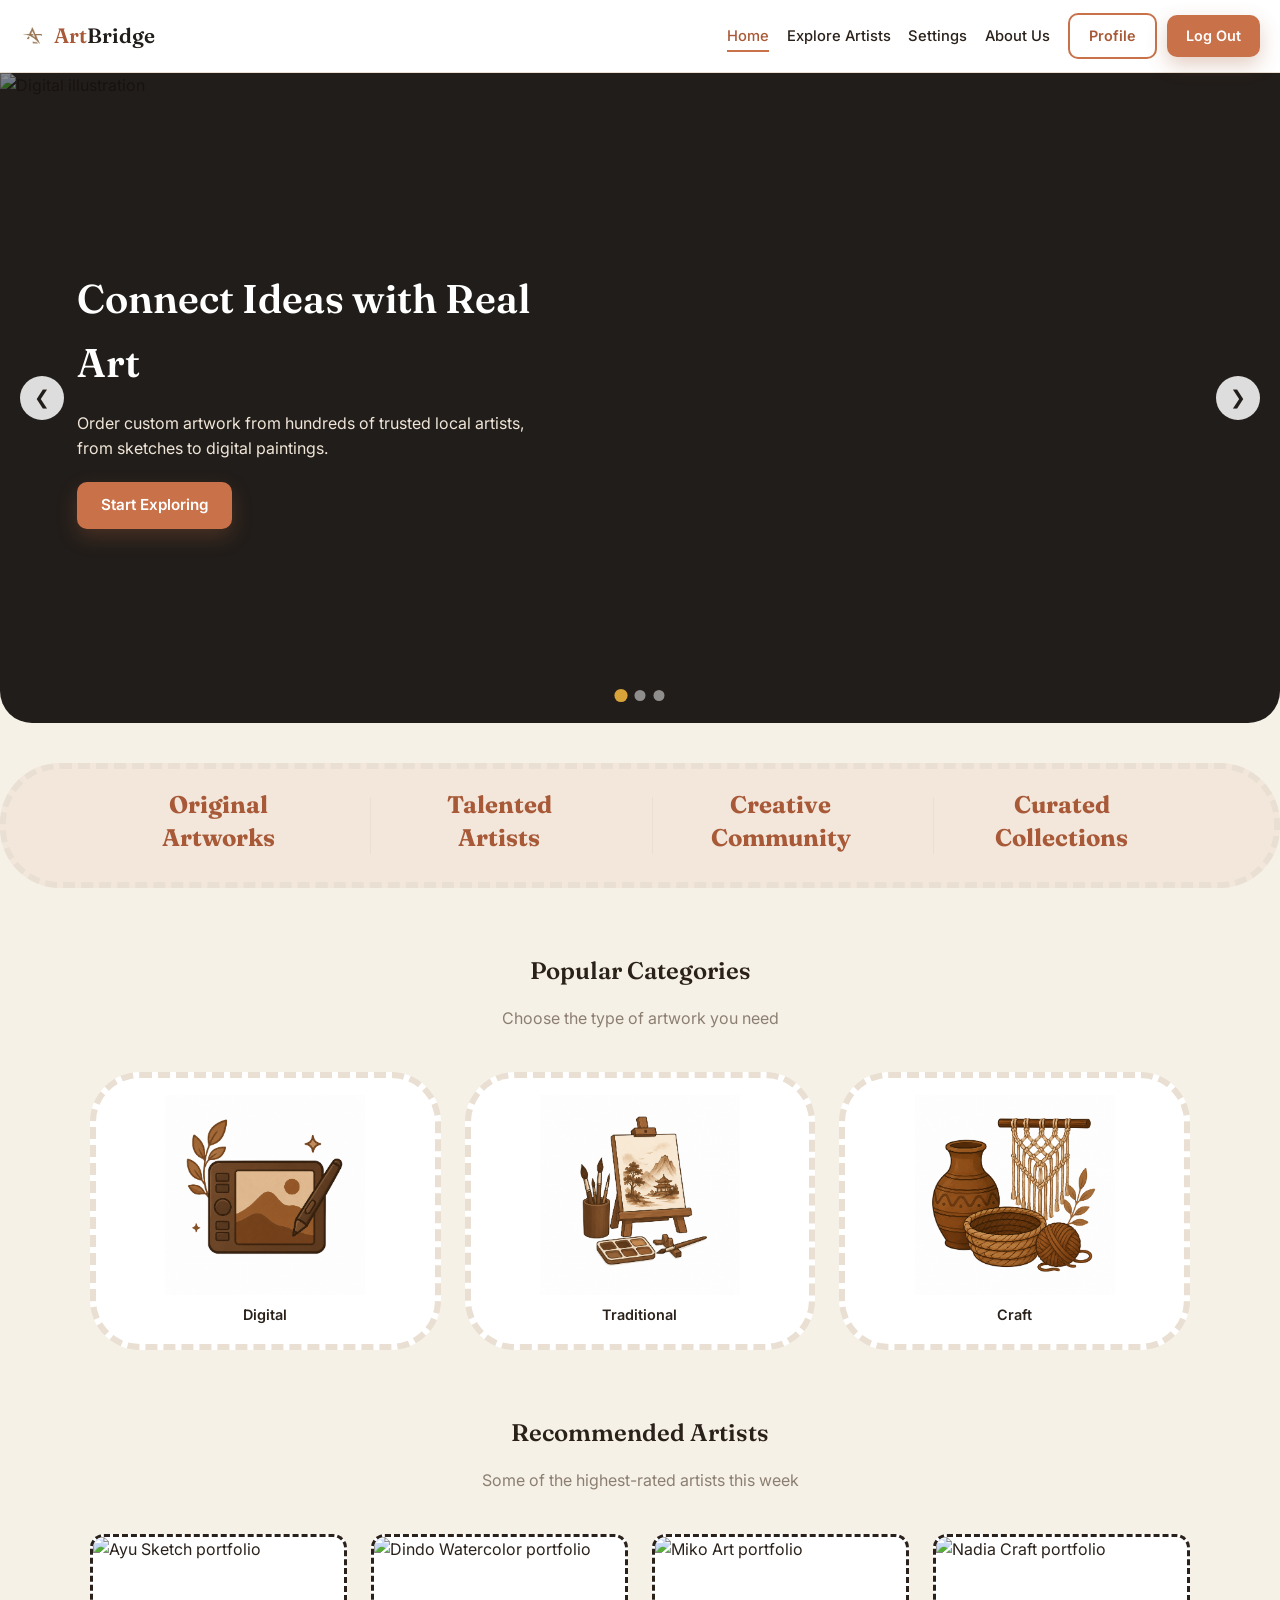
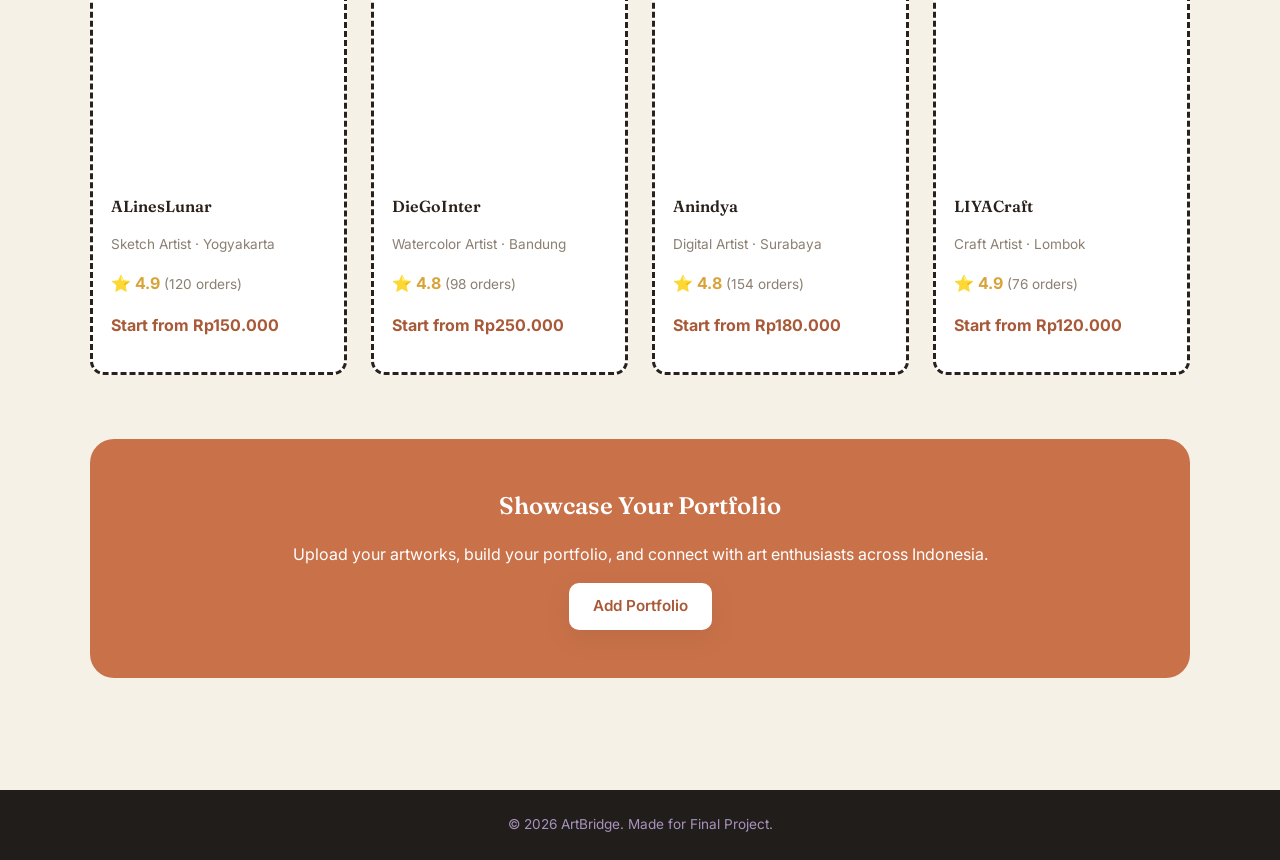
==== index.html @ f0a5077d "yah perbaiki" ====
<!DOCTYPE html>
<html lang="en">
<head>
<meta charset="UTF-8">
<meta name="viewport" content="width=device-width, initial-scale=1.0">
<title>ArtBridge - Find & Order Custom Art</title>
<link rel="icon" type="image/png" href="img/logo-artbridge.png">
<link rel="preconnect" href="https://fonts.googleapis.com">
<link href="https://fonts.googleapis.com/css2?family=Fraunces:opsz,wght@9..144,500;9..144,600;9..144,700&family=Inter:wght@400;500;600&display=swap" rel="stylesheet">
<link rel="stylesheet" href="css/index.css">
<link rel="stylesheet" href="js/auth.js">
</head>
<body>

<!-- ============ NAVBAR ============ -->
<nav class="navbar">
  <div class="container">

    <div class="brand">
      <img src="img/logo-artbridge.png" alt="ArtBridge Logo" class="logo-icon">
      <a href="index.html" class="logo">Art<span>Bridge</span></a>
    </div>

    <button class="nav-toggle">&#9776;</button>

    <div class="navbar-menu">
      <ul class="nav-links">
        <li><a href="index.html" class="active">Home</a></li>
        <li><a href="search.html">Explore Artists</a></li>
        <li><a href="settings.html">Settings</a></li>
        <li><a href="about.html">About Us</a></li>
      </ul>

      <div class="nav-actions">
        <a href="profile.html" class="btn btn-outline">Profile</a>
        <a href="login.html" class="btn btn-primary">Log Out</a>
      </div>
    </div>

  </div>
</nav>

<!-- ============ HERO SLIDER ============ -->
<section class="hero">
  <div class="slider-track">

    <div class="slide">
      <img src="https://i.pinimg.com/736x/b8/fe/79/b8fe79ea91d3280bea4788ba565a0a46.jpg" alt="Digital illustration">
      <div class="slide-caption">
        <h2>Connect Ideas with Real Art</h2>
        <p>Order custom artwork from hundreds of trusted local artists, from sketches to digital paintings.</p>
        <a href="search.html" class="btn btn-primary">Start Exploring</a>
      </div>
    </div>

    <div class="slide">
      <img src="https://i.pinimg.com/1200x/90/50/d0/9050d0ced273661a7b45ddf4db9e10be.jpg" alt="Watercolor landscape painting">
      <div class="slide-caption">
        <span class="eyebrow">Various Categories</span>
        <h2>From Watercolor to Digital Art</h2>
        <p>Digital, Traditional, even Craft. All in one place.</p>
        <a href="search.html" class="btn btn-primary">View Categories</a>
      </div>
    </div>

    <div class="slide">
      <img src="https://i.pinimg.com/1200x/b9/35/46/b9354669f0771fd7c7e3e31199b010a3.jpg" alt="Artist making a custom portrait">
      <div class="slide-caption">
        <span class="eyebrow">For Creators</span>
        <h2>Turn Your Art into Income</h2>
        <p>Open your shop, upload your portfolio, and receive orders directly from clients across Indonesia.</p>
        <a href="signup.html" class="btn btn-primary">Join as an Artist</a>
      </div>
    </div>

  </div>

  <button class="slider-arrow prev">&#10094;</button>
  <button class="slider-arrow next">&#10095;</button>
  <div class="slider-dots"></div>
</section>

<!-- ============ INFO STRIP ============ -->
<section class="info-strip">
  <div class="container">
    <div class="stat">
      <strong>Original<br></br>Artworks</strong>
    </div>
    <div class="stat">
      <strong>Talented<br></br>Artists</strong>
    </div>
    <div class="stat">
      <strong>Creative<br></br>Community</strong>
    </div>
    <div class="stat">
      <strong>Curated<br></br>Collections</strong>
    </div>
  </div>
</section>

<!-- ============ POPULAR CATEGORIES ============ -->
<section class="section" style="padding-bottom:0;">
  <div class="container">
    <h2 class="section-title">Popular Categories</h2>
    <p class="section-subtitle">Choose the type of artwork you need</p>

    <div class="grid-3">
      <a href="search.html" class="category-pill">
        <div class="gambar">
           <img src="img/digital.png" alt="Digital art icon">
        </div>
        <p>Digital</p>
      </a>
      <a href="search.html" class="category-pill">
        <div class="gambar">
           <img src="img/traditional.png" alt="Traditional art icon">
        </div>
        <p>Traditional</p>
      </a>
      <a href="search.html" class="category-pill">
        <div class="gambar">
          <img src="img/craft.png" alt="Craft icon">
        </div>
        <p>Craft</p>
      </a>
    </div>
  </div>
</section>

<!-- ============ RECOMMENDED ARTISTS ============ -->
<section class="section">
  <div class="container">
    <h2 class="section-title">Recommended Artists</h2>
    <p class="section-subtitle">Some of the highest-rated artists this week</p>

    <div class="grid-4">
      <div class="card artist-card">
        <img src="https://i.pinimg.com/736x/23/19/39/231939b8c98e40cca82ae77bde0b71ff.jpg" alt="Ayu Sketch portfolio">
        <div class="info">
          <h4>ALinesLunar</h4>
          <p class="tag-role">Sketch Artist · Yogyakarta</p>
          <p class="rating">⭐ 4.9 <span class="count">(120 orders)</span></p>
          <p class="price">Start from Rp150.000</p>
        </div>
      </div>
      <div class="card artist-card">
        <img src="https://i.pinimg.com/736x/c2/5c/6a/c25c6ab732e4653eab60129661ab4be2.jpg" alt="Dindo Watercolor portfolio">
        <div class="info">
          <h4>DieGoInter</h4>
          <p class="tag-role">Watercolor Artist · Bandung</p>
          <p class="rating">⭐ 4.8 <span class="count">(98 orders)</span></p>
          <p class="price">Start from Rp250.000</p>
        </div>
      </div>
      <div class="card artist-card">
        <img src="https://i.pinimg.com/736x/0d/72/e5/0d72e5355c9058cd1c23c0ea616ee857.jpg" alt="Miko Art portfolio">
        <div class="info">
          <h4>Anindya</h4>
          <p class="tag-role">Digital Artist · Surabaya</p>
          <p class="rating">⭐ 4.8 <span class="count">(154 orders)</span></p>
          <p class="price">Start from Rp180.000</p>
        </div>
      </div>
      <div class="card artist-card">
        <img src="https://i.pinimg.com/736x/fd/ac/16/fdac1674183b796d30fccc2ee4dcd7eb.jpg" alt="Nadia Craft portfolio">
        <div class="info">
          <h4>LIYACraft</h4>
          <p class="tag-role">Craft Artist · Lombok</p>
          <p class="rating">⭐ 4.9 <span class="count">(76 orders)</span></p>
          <p class="price">Start from Rp120.000</p>
        </div>
      </div>
    </div>
  </div>
</section>

<!-- ============ CTA BANNER ============ -->
<section class="section" style="padding-top:0;">
  <div class="container">
    <div class="cta-banner">
      <h2>Showcase Your Portfolio</h2>
      <p>Upload your artworks, build your portfolio, and connect with art enthusiasts across Indonesia.</p>
      <a href="profile.html" class="btn btn-primary">Add Portfolio</a>
    </div>
  </div>
</section>

<!-- ============ FOOTER ============ -->
<footer>
  <div class="footer-bottom">
    &copy; 2026 ArtBridge. Made for Final Project.
  </div>
</footer>

<script src="js/nav.js"></script>
<script src="js/slider.js"></script>
<script src="js/auth.js"></script>
</body>
</html>
---- css/index.css ----
:root {
  --pink: #C9724A;
  --pink-dark: #A85A38;
  --plum: #211D1A;
  --lilac: #F3E7DC;
  --lilac-soft: #F8EFE5;
  --cream: #F6F1E7;
  --gold: #D8A339;
  --dark: #2A211B;
  --gray: #8C7F72;
  --border: #E9DFD2;
  --radius: 14px;
}

/* ---------- Reset & tipografi dasar ---------- */
* { box-sizing: border-box; }

body {
  margin: 0;
  font-family: 'Inter', sans-serif;
  color: var(--dark);
  background-color: var(--cream);
  line-height: 1.6;
}

h1, h2, h3, h4 {
  font-family: 'Fraunces', serif;
  font-weight: 600;
  margin: 0 0 .5rem 0;
}

a { text-decoration: none; color: inherit; }
img { max-width: 100%; display: block; }

.container { max-width: 1140px; margin: 0 auto; padding: 0 1.25rem; }
.section { padding: 4rem 0; }

.section-title { text-align: center; margin-bottom: .1rem; }
.section-title::after {
  display: block;
  width: 52px;
  height: 4px;
  background: var(--gold);
  border-radius: 999px;
  margin: .8rem auto 0;
}

.section-subtitle { text-align: center; color: var(--gray); margin-bottom: 2.5rem; }

.eyebrow {
  display: inline-flex;
  align-items: center;
  gap: .5rem;
  color: var(--pink-dark);
  font-weight: 600;
  letter-spacing: .06em;
  text-transform: uppercase;
  font-size: .78rem;
  margin-bottom: .5rem;
}

.eyebrow::before { content: ""; width: 18px; height: 2px; background: var(--gold); display: inline-block; }


/* ---------- Buttons ---------- */
.btn {
  display: inline-block;
  padding: .7rem 1.5rem;
  border-radius: 10px;
  font-weight: 600;
  border: none;
  cursor: pointer;
  transition: transform .15s ease, box-shadow .15s ease, background .15s ease;
  font-size: .95rem;
  font-family: 'Inter', sans-serif;
}
.btn:hover { transform: translateY(-2px); }
.btn-primary { background: var(--pink); color: #fff; box-shadow: 0 8px 20px rgba(161, 92, 56, .3); }
.btn-primary:hover { background: var(--pink-dark); }
.btn-outline { background: transparent; border: 2px solid var(--pink); color: var(--pink-dark); }
.btn-outline:hover { background: var(--pink); color: #fff; }
.btn-block { width: 100%; text-align: center; }
.btn-sm { padding: .5rem 1.1rem; font-size: .85rem; }

/* ---------- Navbar ---------- */
.navbar { background: #fff; border-bottom: 1px solid var(--border); position: sticky; top: 0; z-index: 50; }
.navbar .container {
  display: flex; align-items: center; justify-content: space-between;
  padding-top: .8rem; padding-bottom: .8rem; gap: 1.1rem; position: relative;
  max-width: 1280px;
}
.brand { display: flex; align-items: center; gap: .5rem; flex-shrink: 0; }
.logo-icon { width: 26px; height: 26px; object-fit: contain; }
.logo { font-family: 'Fraunces', serif; font-weight: 600; font-size: 1.3rem; color: var(--pink-dark); }
.logo span { color: var(--plum); }

.navbar-menu { display: flex; align-items: center; gap: 1.1rem; flex: 1; justify-content: flex-end; min-width: 0; }
.nav-links { display: flex; gap: 1.1rem; list-style: none; margin: 0; padding: 0; flex-wrap: nowrap; }
.nav-links a { font-weight: 500; font-size: .92rem; color: var(--dark); padding: .3rem 0; border-bottom: 2px solid transparent; white-space: nowrap; }
.nav-links a.active, .nav-links a:hover { color: var(--pink-dark); border-bottom: 2px solid var(--pink); }

.nav-search { display: flex; align-items: center; gap: .4rem; background: var(--lilac); border: 1px solid var(--border); border-radius: 999px; padding: .3rem .3rem .3rem .9rem; flex: 0 1 200px; min-width: 0; }
.nav-search input { border: none; background: transparent; outline: none; font-size: .85rem; flex: 1; min-width: 0; font-family: inherit; color: var(--dark); }
.nav-search button { border: none; background: var(--pink); color: #fff; width: 28px; height: 28px; border-radius: 50%; cursor: pointer; font-size: .9rem; flex-shrink: 0; }

.nav-actions { display: flex; gap: .6rem; align-items: center; flex-shrink: 0; }
.nav-actions .btn { padding: .6rem 1.2rem; font-size: .9rem; white-space: nowrap; }

.nav-toggle { display: none; background: none; border: none; font-size: 1.5rem; color: var(--plum); cursor: pointer; z-index: 60; }

/* ---------- Grid ---------- */
.grid-4 { display: grid; grid-template-columns: repeat(4, 1fr); gap: 1.5rem; }

/* ---------- Footer ---------- */
footer { background: var(--plum); color: #d9cfe6; padding: 1.5rem 0; margin-top: 3rem; }
.footer-bottom { width: 100%; text-align: center; font-size: .85rem; color: #a793bd; }

/* ---------- Footer ---------- */
footer { background: var(--plum); color: #d9cfe6; padding: 1.5rem 0; margin-top: 3rem; }
.footer-bottom { width: 100%; text-align: center; font-size: .85rem; color: #a793bd; }

/* ---------- Page header (halaman selain beranda) ---------- */
.page-header {
  background: var(--plum); color: #fff; padding: 3.5rem 0; text-align: center;
  position: relative; overflow: hidden;
  background-image: radial-gradient(rgba(255,255,255,.08) 1.5px, transparent 1.5px);
  background-size: 18px 18px;
}
.page-header::after { content: ""; position: absolute; inset: 0; background: radial-gradient(circle at 85% 20%, rgba(232,185,75,.18), transparent 55%); }
.page-header .container { position: relative; z-index: 1; }
.page-header .eyebrow { color: var(--gold); justify-content: center; }
.page-header .eyebrow::before { display: none; }
.page-header p { color: #d7c5ea; }

/* ---------- Grid & card umum ---------- */
.grid-3 { display: grid; grid-template-columns: repeat(3, 1fr); gap: 1.5rem; }
.grid-4 { display: grid; grid-template-columns: repeat(4, 1fr); gap: 1.5rem; }
.card { background: #fff; border: 1px solid var(--border); border-radius: var(--radius); padding: 1.75rem; }

/* ---------- Table & badge ---------- */
table { width: 100%; border-collapse: collapse; background: #fff; border-radius: var(--radius); overflow: hidden; }
table th, table td { padding: .9rem 1rem; text-align: left; border-bottom: 1px solid var(--border); }
table th { background: var(--lilac-soft); color: var(--plum); font-family: 'Fraunces', serif; font-weight: 600; }
table tr:last-child td { border-bottom: none; }

.badge { padding: .25rem .7rem; border-radius: 999px; font-size: .8rem; font-weight: 600; }
.badge-progress { background: #FDECC8; color: #8a6d00; }
.badge-done { background: #D4EDDA; color: #1e7d34; }
.badge-review { background: #E2D6F5; color: #5b31a8; }

/* ---------- Form umum ---------- */
.form-group { margin-bottom: 1.2rem; }
.form-group label { display: block; font-weight: 600; margin-bottom: .4rem; font-size: .92rem; }
.form-group input, .form-group select, .form-group textarea {
  width: 100%; padding: .7rem .9rem; border: 1px solid var(--border); border-radius: 10px;
  font-family: inherit; font-size: .95rem; background: #fff;
}
.form-group input:focus, .form-group select:focus, .form-group textarea:focus { outline: 2px solid var(--pink); border-color: var(--pink); }
.form-error { color: var(--pink-dark); font-size: .82rem; margin-top: .3rem; display: none; }
.form-row { display: grid; grid-template-columns: 1fr 1fr; gap: 1rem; }

.alert-success {
  background: #D4EDDA; color: #1e7d34; padding: 1rem 1.2rem; border-radius: 12px;
  margin-bottom: 1.5rem; display: none; font-weight: 600;
}

/* ---------- Layout dua kolom (dipakai di beberapa halaman) ---------- */
.two-col { display: grid; grid-template-columns: 1.1fr .9fr; gap: 2.5rem; align-items: start; }

/* ---------- Responsive umum ---------- */
@media (max-width: 1150px) {
  .nav-search { display: none; }
}

@media (max-width: 900px) {
  .grid-3, .grid-4 { grid-template-columns: repeat(2, 1fr); }
  .two-col { grid-template-columns: 1fr; }
}

@media (max-width: 860px) {
  .navbar-menu { display: none; }
  .nav-toggle { display: block; }
  .navbar.open .navbar-menu {
    display: flex; flex-direction: column; align-items: stretch;
    position: absolute; top: 100%; left: 0; right: 0;
    background: #fff; padding: 1.25rem; gap: 1.1rem;
    border-bottom: 1px solid var(--border);
    box-shadow: 0 12px 24px rgba(33,29,26,.12);
  }
  .navbar.open .nav-links { flex-direction: column; gap: .9rem; }
  .navbar.open .nav-search { display: flex; max-width: none; flex: none; }
  .navbar.open .nav-actions { flex-direction: column; }
  .navbar.open .nav-actions .btn { width: 100%; text-align: center; }

  .grid-3, .grid-4 { grid-template-columns: 1fr; }
  .form-row { grid-template-columns: 1fr; }
}

/* ---------- Hero Slider (Blok JS 1) ---------- */
.hero { position: relative; overflow: hidden; border-radius: 0 0 32px 32px; background: var(--plum); }

.slider-track { display: flex; transition: transform .6s ease; }
.slide { min-width: 100%; position: relative; display: flex; align-items: center; }
.slide img { width: 100%; height: 650px; object-fit: cover; filter: brightness(.55); }

.slide-caption { position: absolute; left: 6%; max-width: 480px; color: #fff; }
.slide-caption .eyebrow { color: var(--gold); }
.slide-caption .eyebrow::before { background: var(--gold); }
.slide-caption h2 { font-size: 2.5rem; margin-bottom: .75rem; }
.slide-caption p { color: #f0e6d8; margin-bottom: 1.25rem; }

.slider-arrow {
  position: absolute; top: 50%; transform: translateY(-50%);
  background: rgba(255, 255, 255, .85); color: var(--plum); border: none;
  width: 44px; height: 44px; border-radius: 50%; font-size: 1.2rem; cursor: pointer; z-index: 10;
}
.slider-arrow:hover { background: var(--pink); color: #fff; }
.slider-arrow.prev { left: 20px; }
.slider-arrow.next { right: 20px; }

.slider-dots { position: absolute; bottom: 22px; left: 50%; transform: translateX(-50%); display: flex; gap: .5rem; z-index: 10; }
.slider-dots .dot { width: 11px; height: 11px; border-radius: 50%; background: rgba(255, 255, 255, .5); border: none; cursor: pointer; padding: 0; }
.slider-dots .dot.active { background: var(--gold); transform: scale(1.2); }

/* ---------- Info strip (pengganti "Kenapa ArtBridge") ---------- */
.info-strip { background: var(--lilac); border-bottom: 1px solid var(--border); border: 6px dashed var(--border); top: 20px; }
.info-strip .container { display: flex; justify-content: space-between; padding-top: 1.75rem; padding-bottom: 1.75rem; flex-wrap: wrap; gap: 1.5rem; }
.info-strip .stat { text-align: center; flex: 1; min-width: 130px; }
.info-strip .stat strong { display: block; font-family: 'Fraunces', serif; font-size: 1.6rem; color: var(--pink-dark); 
display:block;
font-size:1.5rem;
line-height: 0.7em;
margin-bottom:.4rem; }
.info-strip .stat span { color: var(--gray); font-size: .85rem; }
.info-strip .stat + .stat { border-left: 1px solid var(--border); }


.info-strip {
  background: var(--lilac);
  border: 6px dashed var(--border);
  margin-top: 40px;
  border-radius: 60px;
}

/* ---------- CTA banner ---------- */
.cta-banner {
  background: linear-gradient(120deg, var(--pink) 0%, var(--pink) 100%);
  border-radius: 24px; padding: 3rem 2rem; text-align: center; color: #fff; 
}
.cta-banner h2 { color: #fff; }
.cta-banner .btn-primary { background: #fff; color: var(--pink-dark); }

@media (max-width: 860px) {
  .slide-caption h2 { font-size: 1.7rem; }
  .slide-caption { max-width: 90%; }
  .slide img { height: 380px; }
  .info-strip .stat + .stat { border-left: none; }
}

.category-pill { text-align: center; padding: 1.1rem .5rem; border-radius: 50px; background: #fff; border: 6px dashed var(--border); }
.category-pill p { margin: .5rem 0 0; font-weight: 600; font-size: .9rem; font-family: 'Inter', sans-serif; }
.gambar { width: 200px; height: 200px; background: var(--lilac-soft); display: flex; align-items: center; justify-content: center; margin: 0 auto; }

.artist-card { overflow: hidden; padding: 0; border: dashed }
.artist-card img { height: 240px; object-fit: cover; }
.artist-card .info { padding: 1.1rem; }
.artist-card h4 { margin-bottom: .15rem; }

.tag-role { color: var(--gray); font-size: .85rem; margin-bottom: .5rem; }

.rating { color: var(--gold); font-weight: 700; font-family: 'Inter', sans-serif; }
.rating span.count { color: var(--gray); font-weight: 400; font-size: .85rem; }

.price { color: var(--pink-dark); font-weight: 700; margin-top: .4rem; }
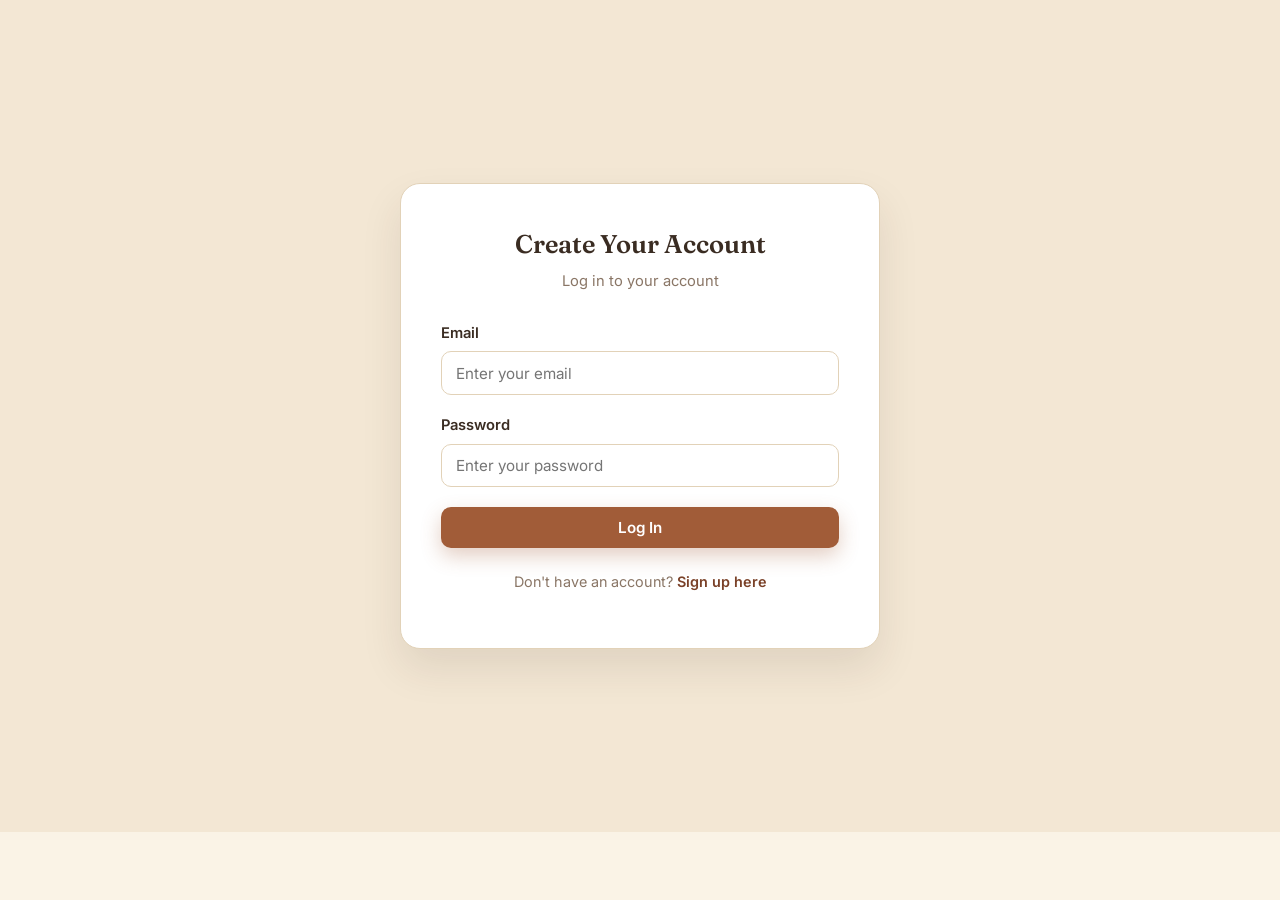
==== commit f5995f75: "perbaiki" ====
--- a/index.html
+++ b/index.html
@@ -8,7 +8,6 @@
 <link rel="preconnect" href="https://fonts.googleapis.com">
 <link href="https://fonts.googleapis.com/css2?family=Fraunces:opsz,wght@9..144,500;9..144,600;9..144,700&family=Inter:wght@400;500;600&display=swap" rel="stylesheet">
 <link rel="stylesheet" href="css/index.css">
-<link rel="stylesheet" href="js/auth.js">
 </head>
 <body>
 
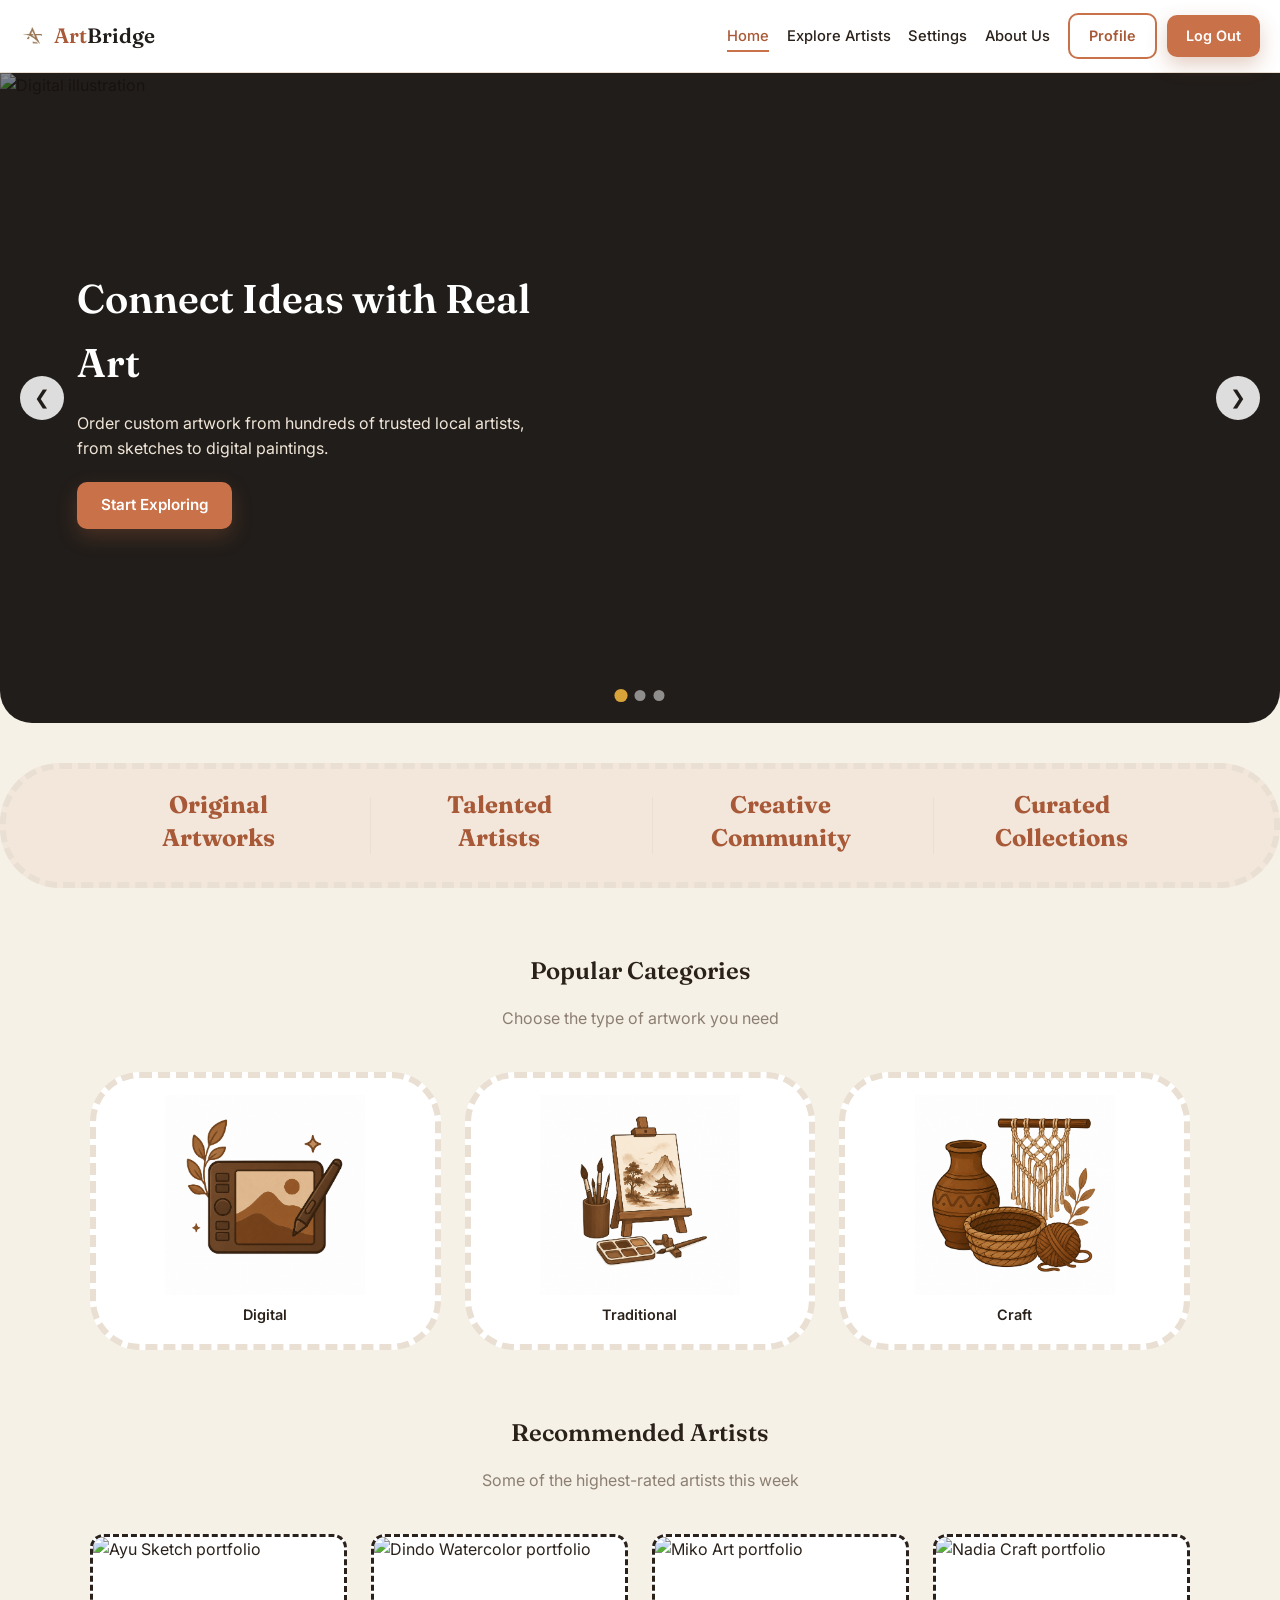
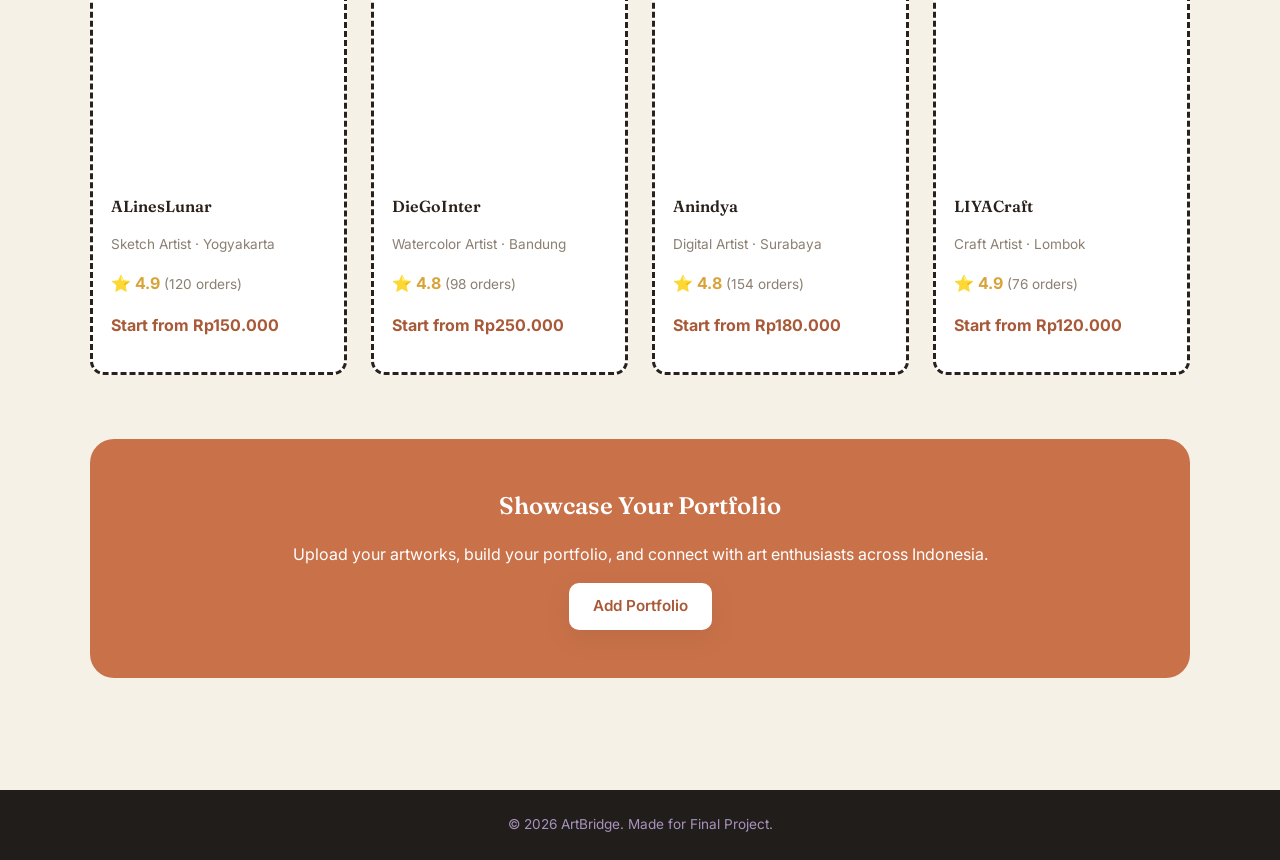
==== commit 4670bf51: "perbaiki" ====
--- a/index.html
+++ b/index.html
@@ -8,6 +8,7 @@
 <link rel="preconnect" href="https://fonts.googleapis.com">
 <link href="https://fonts.googleapis.com/css2?family=Fraunces:opsz,wght@9..144,500;9..144,600;9..144,700&family=Inter:wght@400;500;600&display=swap" rel="stylesheet">
 <link rel="stylesheet" href="css/index.css">
+<script>requireLogin();</script>
 </head>
 <body>
 
@@ -55,7 +56,6 @@
     <div class="slide">
       <img src="https://i.pinimg.com/1200x/90/50/d0/9050d0ced273661a7b45ddf4db9e10be.jpg" alt="Watercolor landscape painting">
       <div class="slide-caption">
-        <span class="eyebrow">Various Categories</span>
         <h2>From Watercolor to Digital Art</h2>
         <p>Digital, Traditional, even Craft. All in one place.</p>
         <a href="search.html" class="btn btn-primary">View Categories</a>
@@ -65,7 +65,6 @@
     <div class="slide">
       <img src="https://i.pinimg.com/1200x/b9/35/46/b9354669f0771fd7c7e3e31199b010a3.jpg" alt="Artist making a custom portrait">
       <div class="slide-caption">
-        <span class="eyebrow">For Creators</span>
         <h2>Turn Your Art into Income</h2>
         <p>Open your shop, upload your portfolio, and receive orders directly from clients across Indonesia.</p>
         <a href="signup.html" class="btn btn-primary">Join as an Artist</a>
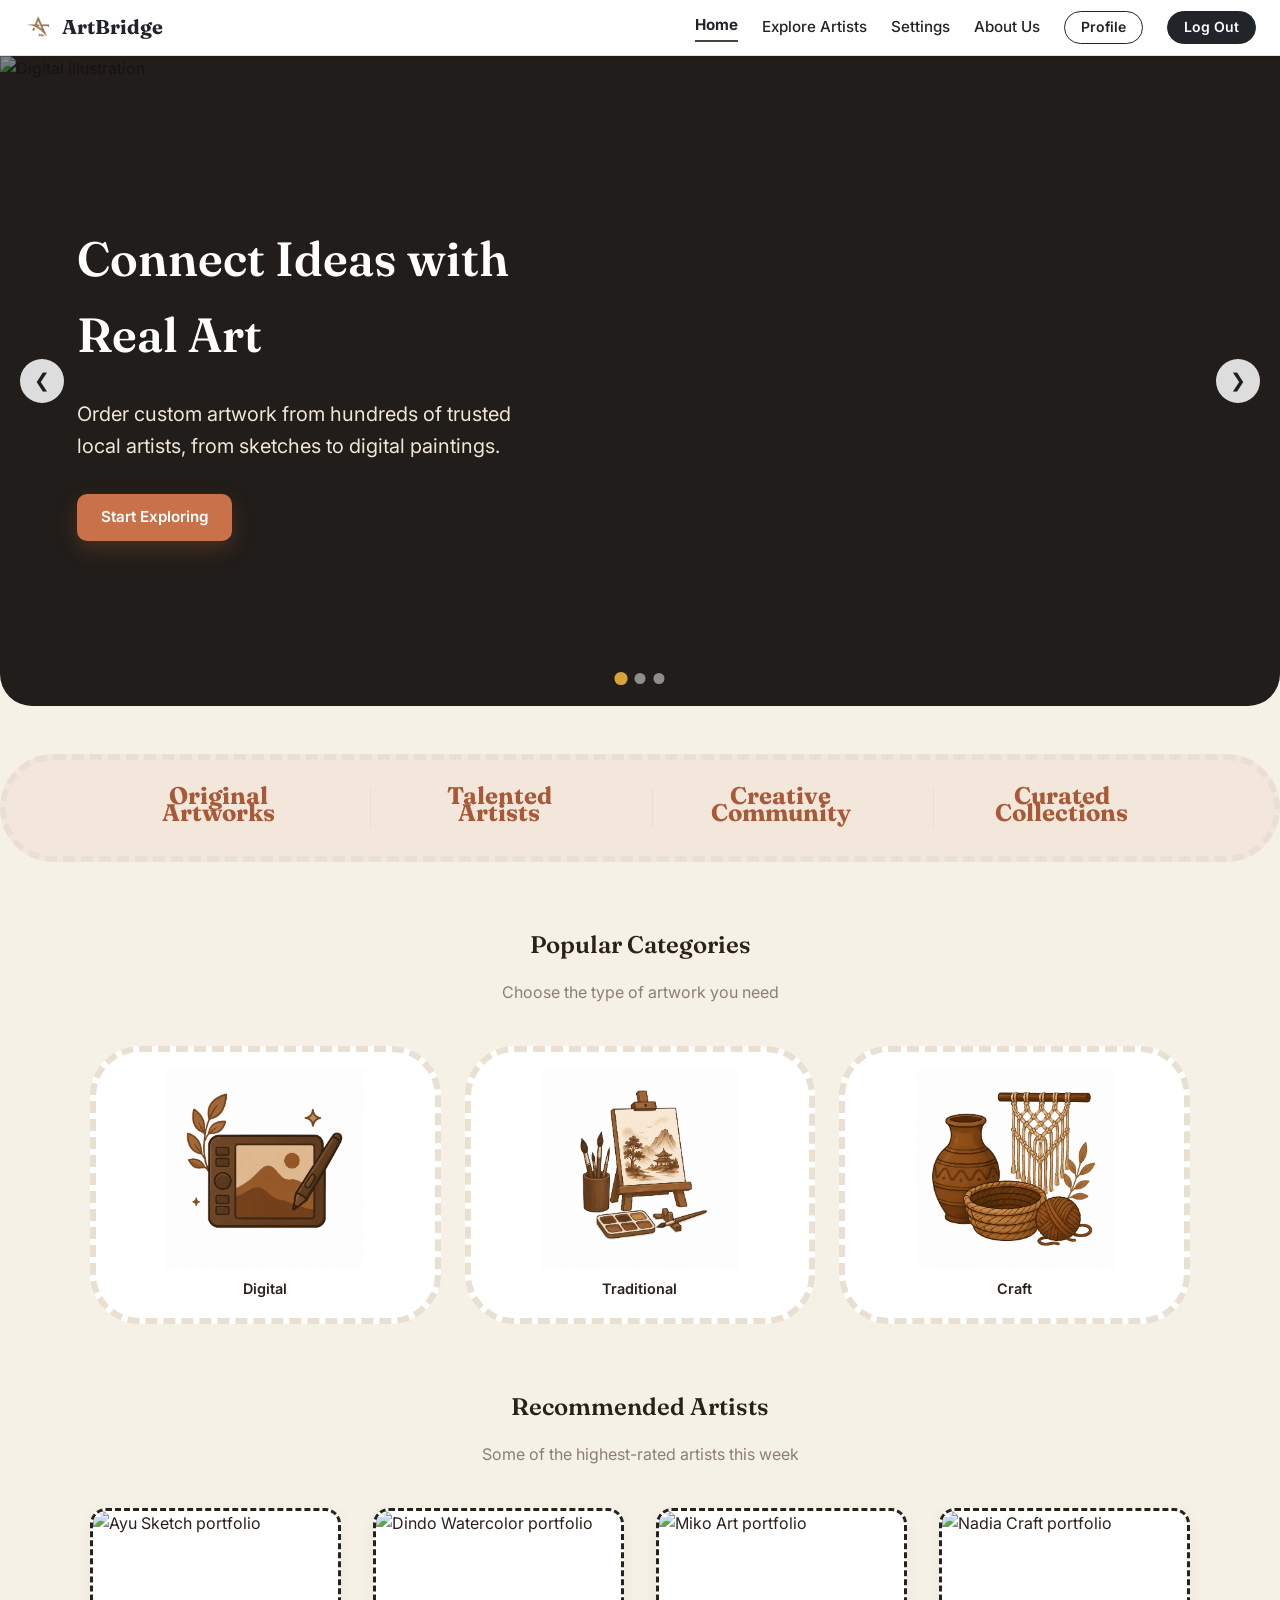
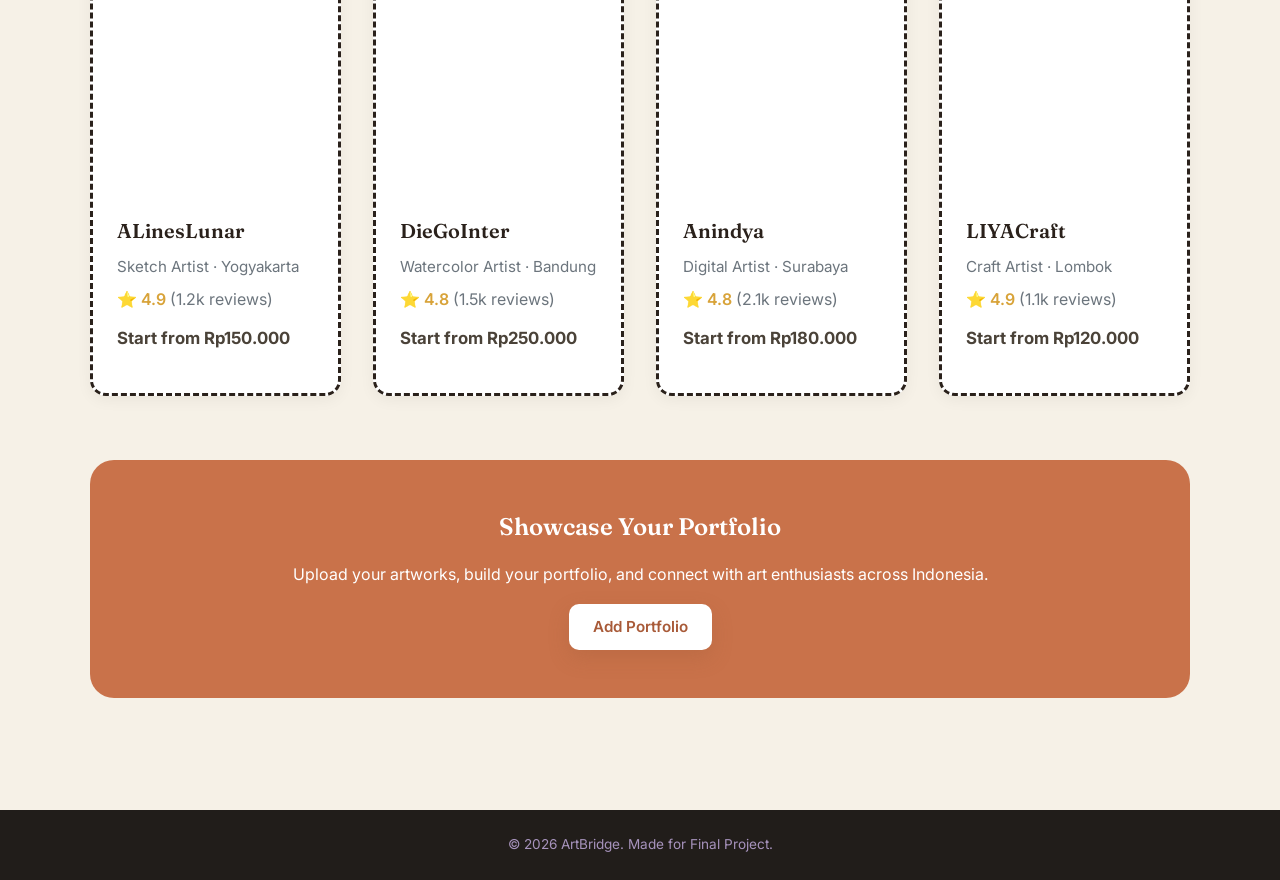
==== commit 48b7b1ef: "lagi yak" ====
--- a/index.html
+++ b/index.html
@@ -4,37 +4,130 @@
 <meta charset="UTF-8">
 <meta name="viewport" content="width=device-width, initial-scale=1.0">
 <title>ArtBridge - Find & Order Custom Art</title>
-<link rel="icon" type="image/png" href="img/logo-artbridge.png">
+<link class="icon" type="image/png" href="img/logo-artbridge.png">
 <link rel="preconnect" href="https://fonts.googleapis.com">
 <link href="https://fonts.googleapis.com/css2?family=Fraunces:opsz,wght@9..144,500;9..144,600;9..144,700&family=Inter:wght@400;500;600&display=swap" rel="stylesheet">
+
 <link rel="stylesheet" href="css/index.css">
 <script>requireLogin();</script>
+
+<style>
+  .custom-navbar {
+    background: #fff;
+    box-shadow: 0 0.125rem 0.25rem rgba(0, 0, 0, 0.075);
+    position: sticky;
+    top: 0;
+    z-index: 1030;
+    padding: 0.7rem 0;
+    border-bottom: 1px solid #E9DFD2;
+  }
+  .custom-navbar .nav-container {
+    display: flex;
+    align-items: center;
+    justify-content: space-between;
+    width: 100%;
+    max-width: 100%;
+    padding-left: 1.5rem;
+    padding-right: 1.5rem;
+  }
+  .custom-brand {
+    display: flex;
+    align-items: center;
+    gap: 0.5rem;
+    text-decoration: none;
+  }
+  .custom-brand span {
+    font-family: 'Fraunces', serif;
+    font-weight: 700;
+    color: #212529;
+    font-size: 1.25rem;
+  }
+  .custom-menu {
+    display: flex;
+    align-items: center;
+    gap: 1.5rem;
+  }
+  .custom-link {
+    font-family: 'Inter', sans-serif;
+    color: #212529;
+    text-decoration: none;
+    font-size: 0.95rem;
+    font-weight: 500;
+  }
+  .custom-link:hover {
+    color: #4a4238;
+  }
+  .custom-link.active-link {
+    font-weight: 700;
+    border-bottom: 2px solid #4a4238;
+    padding-bottom: 2px;
+  }
+  .custom-btn-outline {
+    font-family: 'Inter', sans-serif;
+    font-size: 0.875rem;
+    font-weight: 600;
+    color: #212529;
+    background-color: transparent;
+    border: 1px solid #212529;
+    border-radius: 50rem;
+    padding: 0.25rem 1rem;
+    text-decoration: none;
+    transition: all 0.2s;
+  }
+  .custom-btn-outline:hover {
+    background-color: #212529;
+    color: #fff;
+  }
+  .custom-btn-dark {
+    font-family: 'Inter', sans-serif;
+    font-size: 0.875rem;
+    font-weight: 600;
+    color: #fff;
+    background-color: #212529;
+    border: 1px solid #212529;
+    border-radius: 50rem;
+    padding: 0.25rem 1rem;
+    text-decoration: none;
+    transition: all 0.2s;
+  }
+  .custom-btn-dark:hover {
+    background-color: #343a40;
+    border-color: #343a40;
+  }
+  
+  /* Tempel CSS Pemisah Baru di Sini jika tidak memakai file css eksternal */
+  .hero { margin-bottom: 3rem; }
+  .slide-caption h2 { font-size: 3rem; margin-bottom: 1.5rem; }
+  .slide-caption p { font-size: 1.25rem; margin-bottom: 2rem; }
+  .grid-4 { display: grid; grid-template-columns: repeat(4, 1fr); gap: 2rem; margin-top: 2rem; }
+  .artist-card { border-radius: 16px; overflow: hidden; box-shadow: 0 4px 15px rgba(0,0,0,0.05); }
+  .artist-card img { width: 100%; height: 280px; object-fit: cover; }
+  .artist-card .info { padding: 1.5rem; display: flex; flex-direction: column; gap: 0.5rem; }
+  .artist-card .info h4 { font-size: 1.25rem; margin: 0; }
+  .artist-card .tag-role { font-size: 0.95rem; color: #6c757d; margin: 0; }
+  .artist-card .rating { font-size: 1rem; font-weight: 600; margin: 0; display: flex; align-items: center; gap: 0.25rem; }
+  .artist-card .price { font-size: 1.05rem; font-weight: 700; color: #4a4238; margin-top: 0.25rem; }
+</style>
 </head>
 <body>
 
 <!-- ============ NAVBAR ============ -->
-<nav class="navbar">
-  <div class="container">
-
-    <div class="brand">
-      <img src="img/logo-artbridge.png" alt="ArtBridge Logo" class="logo-icon">
-      <a href="index.html" class="logo">Art<span>Bridge</span></a>
-    </div>
-
-    <button class="nav-toggle">&#9776;</button>
-
-    <div class="navbar-menu">
-      <ul class="nav-links">
-        <li><a href="index.html" class="active">Home</a></li>
-        <li><a href="search.html">Explore Artists</a></li>
-        <li><a href="settings.html">Settings</a></li>
-        <li><a href="about.html">About Us</a></li>
-      </ul>
-
-      <div class="nav-actions">
-        <a href="profile.html" class="btn btn-outline">Profile</a>
-        <a href="login.html" class="btn btn-primary">Log Out</a>
-      </div>
+<nav class="custom-navbar">
+  <div class="nav-container">
+    
+    <a href="index.html" class="custom-brand">
+      <img src="img/logo-artbridge.png" alt="ArtBridge Logo" style="height: 24px; width: auto;">
+      <span>ArtBridge</span>
+    </a>
+
+    <div class="custom-menu">
+      <a href="index.html" class="custom-link active-link">Home</a>
+      <a href="search.html" class="custom-link">Explore Artists</a>
+      <a href="settings.html" class="custom-link">Settings</a>
+      <a href="about.html" class="custom-link">About Us</a>
+      
+      <a href="profile.html" class="custom-btn-outline">Profile</a>
+      <a href="login.html" class="custom-btn-dark">Log Out</a>
     </div>
 
   </div>
@@ -82,16 +175,16 @@
 <section class="info-strip">
   <div class="container">
     <div class="stat">
-      <strong>Original<br></br>Artworks</strong>
-    </div>
-    <div class="stat">
-      <strong>Talented<br></br>Artists</strong>
-    </div>
-    <div class="stat">
-      <strong>Creative<br></br>Community</strong>
-    </div>
-    <div class="stat">
-      <strong>Curated<br></br>Collections</strong>
+      <strong>Original<br>Artworks</strong>
+    </div>
+    <div class="stat">
+      <strong>Talented<br>Artists</strong>
+    </div>
+    <div class="stat">
+      <strong>Creative<br>Community</strong>
+    </div>
+    <div class="stat">
+      <strong>Curated<br>Collections</strong>
     </div>
   </div>
 </section>
@@ -137,7 +230,8 @@
         <div class="info">
           <h4>ALinesLunar</h4>
           <p class="tag-role">Sketch Artist · Yogyakarta</p>
-          <p class="rating">⭐ 4.9 <span class="count">(120 orders)</span></p>
+          <!-- UPDATE TAMPILAN RATING RIBUAN REVIEWS -->
+          <p class="rating">⭐ 4.9 <span style="color:#6c757d; font-weight:400;">(1.2k reviews)</span></p>
           <p class="price">Start from Rp150.000</p>
         </div>
       </div>
@@ -146,7 +240,8 @@
         <div class="info">
           <h4>DieGoInter</h4>
           <p class="tag-role">Watercolor Artist · Bandung</p>
-          <p class="rating">⭐ 4.8 <span class="count">(98 orders)</span></p>
+          <!-- UPDATE TAMPILAN RATING RIBUAN REVIEWS -->
+          <p class="rating">⭐ 4.8 <span style="color:#6c757d; font-weight:400;">(1.5k reviews)</span></p>
           <p class="price">Start from Rp250.000</p>
         </div>
       </div>
@@ -155,7 +250,8 @@
         <div class="info">
           <h4>Anindya</h4>
           <p class="tag-role">Digital Artist · Surabaya</p>
-          <p class="rating">⭐ 4.8 <span class="count">(154 orders)</span></p>
+          <!-- UPDATE TAMPILAN RATING RIBUAN REVIEWS -->
+          <p class="rating">⭐ 4.8 <span style="color:#6c757d; font-weight:400;">(2.1k reviews)</span></p>
           <p class="price">Start from Rp180.000</p>
         </div>
       </div>
@@ -164,7 +260,8 @@
         <div class="info">
           <h4>LIYACraft</h4>
           <p class="tag-role">Craft Artist · Lombok</p>
-          <p class="rating">⭐ 4.9 <span class="count">(76 orders)</span></p>
+          <!-- UPDATE TAMPILAN RATING RIBUAN REVIEWS -->
+          <p class="rating">⭐ 4.9 <span style="color:#6c757d; font-weight:400;">(1.1k reviews)</span></p>
           <p class="price">Start from Rp120.000</p>
         </div>
       </div>
@@ -183,7 +280,6 @@
   </div>
 </section>
 
-<!-- ============ FOOTER ============ -->
 <footer>
   <div class="footer-bottom">
     &copy; 2026 ArtBridge. Made for Final Project.
@@ -194,4 +290,4 @@
 <script src="js/slider.js"></script>
 <script src="js/auth.js"></script>
 </body>
-</html>
+</html>
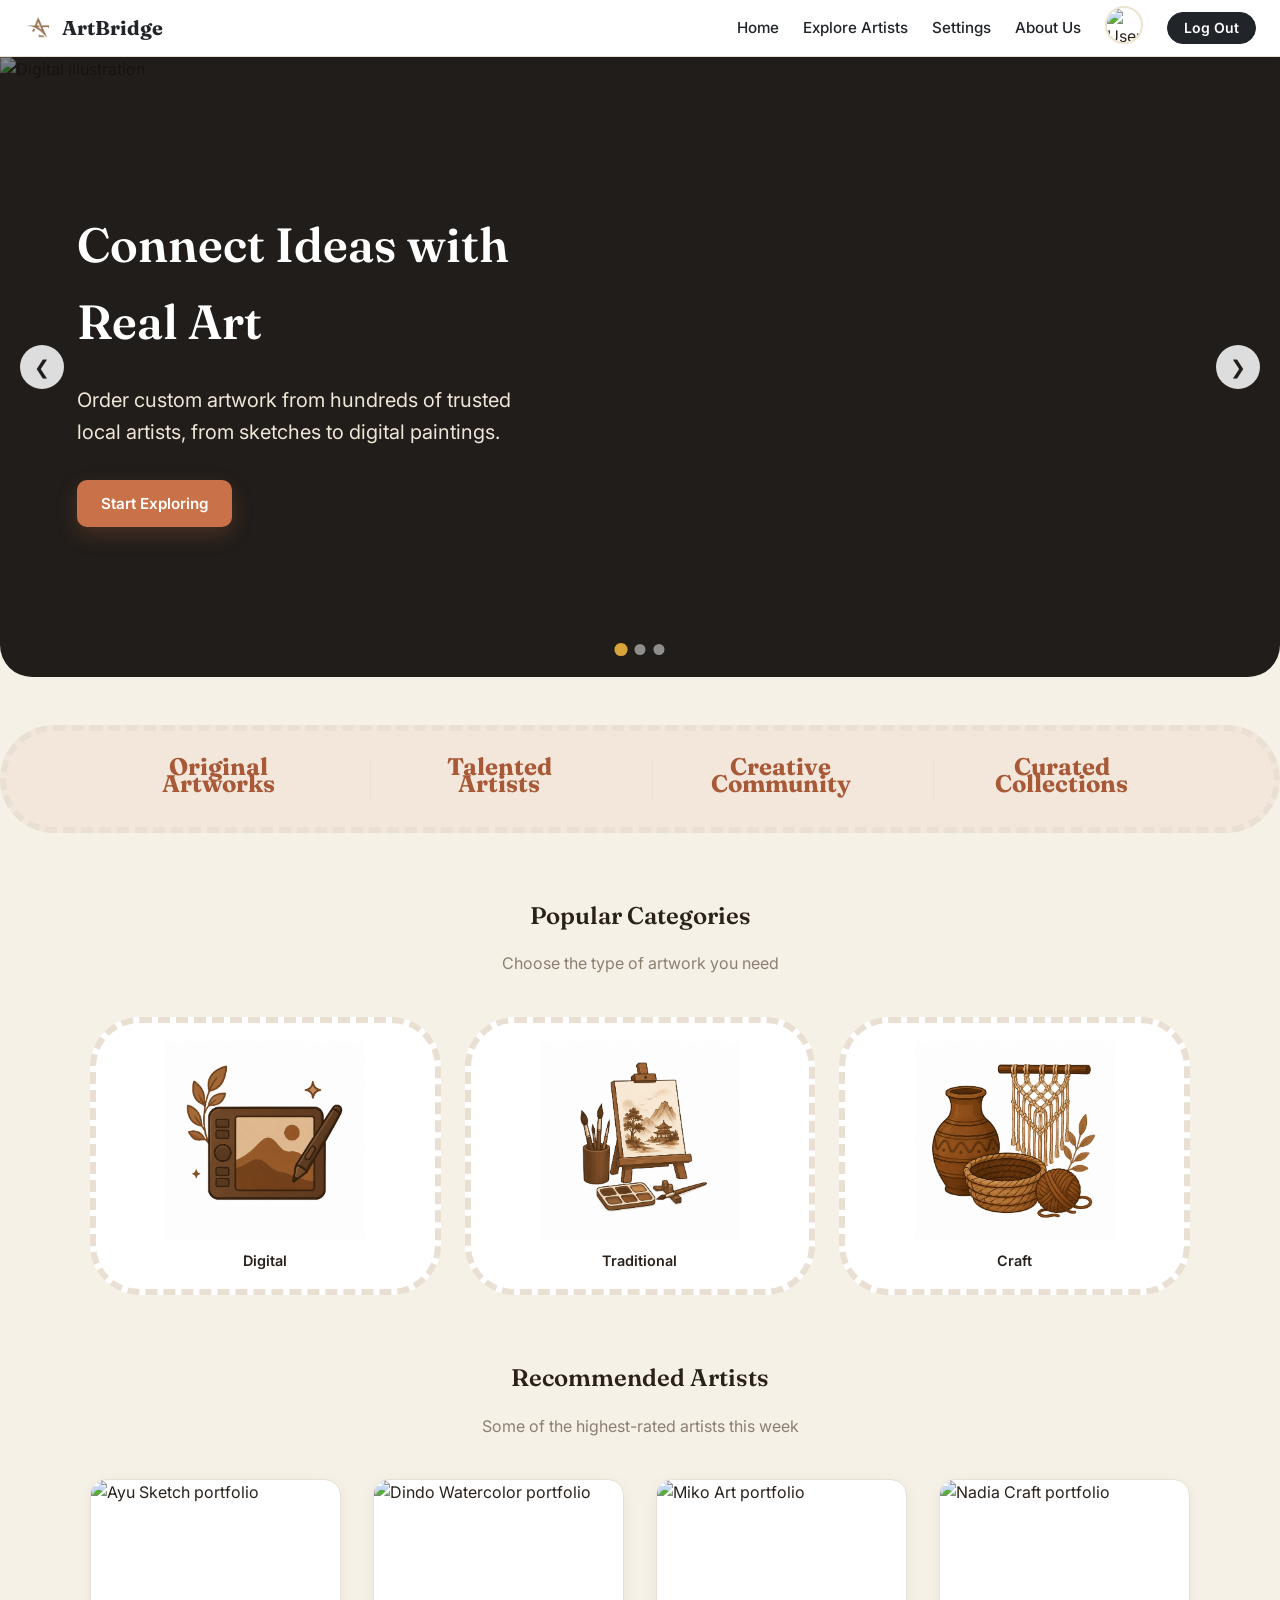
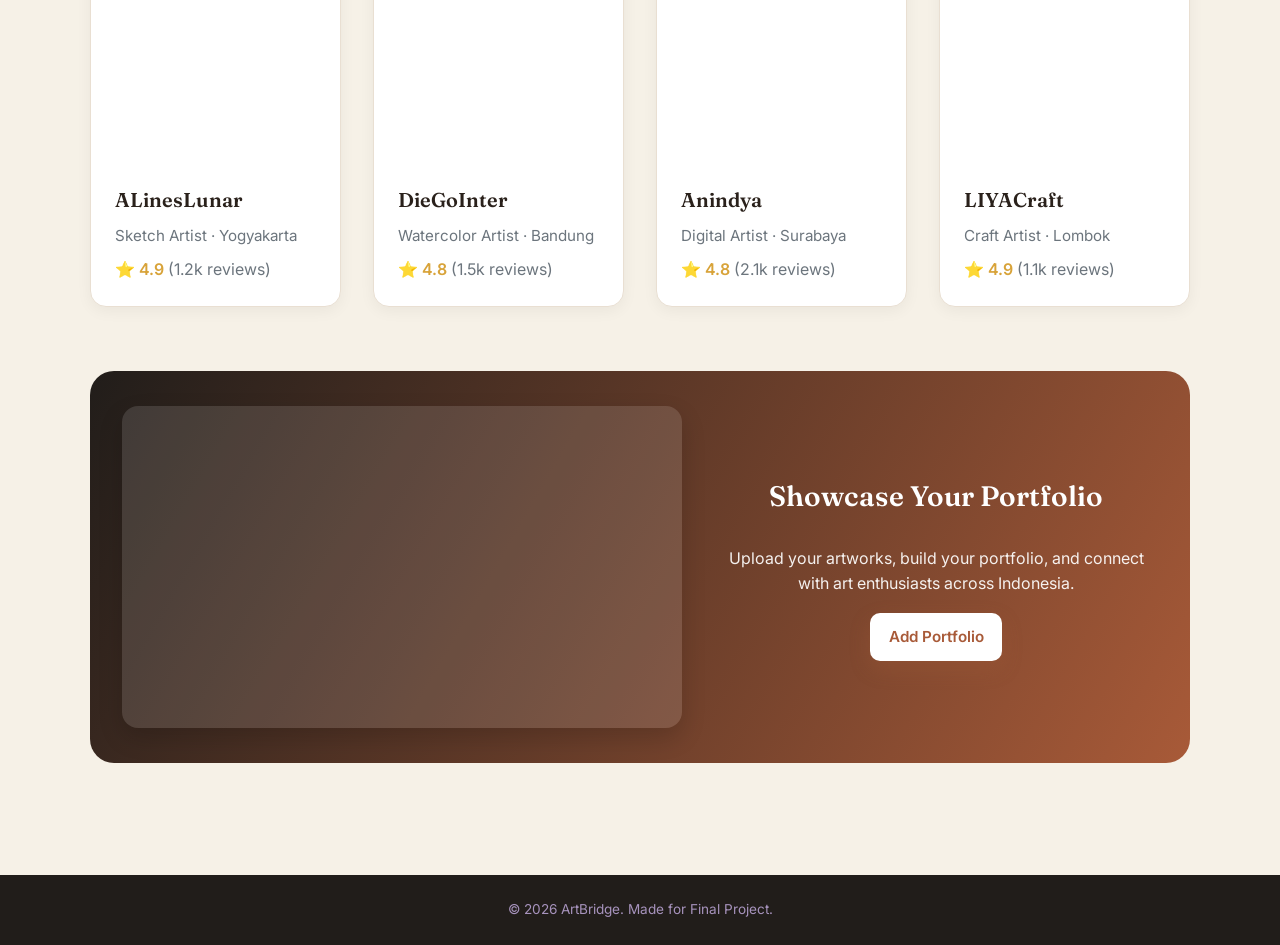
==== commit e7f5c780: "finish" ====
--- a/index.html
+++ b/index.html
@@ -18,8 +18,11 @@
     position: sticky;
     top: 0;
     z-index: 1030;
-    padding: 0.7rem 0;
+    padding: 0;
     border-bottom: 1px solid #E9DFD2;
+    min-height: 56px;
+    display: flex;
+    align-items: center;
   }
   .custom-navbar .nav-container {
     display: flex;
@@ -27,8 +30,9 @@
     justify-content: space-between;
     width: 100%;
     max-width: 100%;
-    padding-left: 1.5rem;
-    padding-right: 1.5rem;
+    padding: 0 1.5rem;
+    margin: 0 auto;
+    min-height: 56px;
   }
   .custom-brand {
     display: flex;
@@ -46,6 +50,7 @@
     display: flex;
     align-items: center;
     gap: 1.5rem;
+    flex-wrap: wrap;
   }
   .custom-link {
     font-family: 'Inter', sans-serif;
@@ -55,7 +60,7 @@
     font-weight: 500;
   }
   .custom-link:hover {
-    color: #4a4238;
+    color: #dfcbb5;
   }
   .custom-link.active-link {
     font-weight: 700;
@@ -91,8 +96,27 @@
     transition: all 0.2s;
   }
   .custom-btn-dark:hover {
-    background-color: #343a40;
-    border-color: #343a40;
+    background-color: #dfcbb5;
+    border-color: #000000;
+  }
+
+   .user-avatar-nav {
+    width: 38px;
+    height: 38px;
+    border-radius: 50%;
+    overflow: hidden;
+    border: 2px solid #ebe3cc;
+    display: inline-flex;
+    align-items: center;
+    justify-content: center;
+    flex-shrink: 0;
+  }
+
+  .user-avatar-nav img {
+    width: 100%;
+    height: 100%;
+    object-fit: cover;
+    display: block;
   }
   
   /* Tempel CSS Pemisah Baru di Sini jika tidak memakai file css eksternal */
@@ -114,22 +138,25 @@
 <!-- ============ NAVBAR ============ -->
 <nav class="custom-navbar">
   <div class="nav-container">
-    
     <a href="index.html" class="custom-brand">
       <img src="img/logo-artbridge.png" alt="ArtBridge Logo" style="height: 24px; width: auto;">
       <span>ArtBridge</span>
     </a>
 
     <div class="custom-menu">
-      <a href="index.html" class="custom-link active-link">Home</a>
+      <a href="index.html" class="custom-link" >Home</a>
       <a href="search.html" class="custom-link">Explore Artists</a>
       <a href="settings.html" class="custom-link">Settings</a>
       <a href="about.html" class="custom-link">About Us</a>
-      
-      <a href="profile.html" class="custom-btn-outline">Profile</a>
+
+      <a href="profile.html" class="d-inline-flex align-items-center" aria-label="Open artist profile">
+        <div class="user-avatar-nav">
+          <img src="https://picsum.photos/seed/artbridgeuser/300/300" alt="User">
+        </div>
+      </a>
+
       <a href="login.html" class="custom-btn-dark">Log Out</a>
     </div>
-
   </div>
 </nav>
 
@@ -196,19 +223,19 @@
     <p class="section-subtitle">Choose the type of artwork you need</p>
 
     <div class="grid-3">
-      <a href="search.html" class="category-pill">
+      <a href="search.html?category=digital" class="category-pill">
         <div class="gambar">
            <img src="img/digital.png" alt="Digital art icon">
         </div>
         <p>Digital</p>
       </a>
-      <a href="search.html" class="category-pill">
+      <a href="search.html?category=traditional" class="category-pill">
         <div class="gambar">
            <img src="img/traditional.png" alt="Traditional art icon">
         </div>
         <p>Traditional</p>
       </a>
-      <a href="search.html" class="category-pill">
+      <a href="search.html?category=craft" class="category-pill">
         <div class="gambar">
           <img src="img/craft.png" alt="Craft icon">
         </div>
@@ -232,7 +259,6 @@
           <p class="tag-role">Sketch Artist · Yogyakarta</p>
           <!-- UPDATE TAMPILAN RATING RIBUAN REVIEWS -->
           <p class="rating">⭐ 4.9 <span style="color:#6c757d; font-weight:400;">(1.2k reviews)</span></p>
-          <p class="price">Start from Rp150.000</p>
         </div>
       </div>
       <div class="card artist-card">
@@ -242,7 +268,6 @@
           <p class="tag-role">Watercolor Artist · Bandung</p>
           <!-- UPDATE TAMPILAN RATING RIBUAN REVIEWS -->
           <p class="rating">⭐ 4.8 <span style="color:#6c757d; font-weight:400;">(1.5k reviews)</span></p>
-          <p class="price">Start from Rp250.000</p>
         </div>
       </div>
       <div class="card artist-card">
@@ -252,7 +277,6 @@
           <p class="tag-role">Digital Artist · Surabaya</p>
           <!-- UPDATE TAMPILAN RATING RIBUAN REVIEWS -->
           <p class="rating">⭐ 4.8 <span style="color:#6c757d; font-weight:400;">(2.1k reviews)</span></p>
-          <p class="price">Start from Rp180.000</p>
         </div>
       </div>
       <div class="card artist-card">
@@ -262,20 +286,31 @@
           <p class="tag-role">Craft Artist · Lombok</p>
           <!-- UPDATE TAMPILAN RATING RIBUAN REVIEWS -->
           <p class="rating">⭐ 4.9 <span style="color:#6c757d; font-weight:400;">(1.1k reviews)</span></p>
-          <p class="price">Start from Rp120.000</p>
-        </div>
-      </div>
-    </div>
-  </div>
-</section>
+        </div>
+      </div>
+    </div>
+  </div>
+</section>
+
+
 
 <!-- ============ CTA BANNER ============ -->
 <section class="section" style="padding-top:0;">
   <div class="container">
     <div class="cta-banner">
-      <h2>Showcase Your Portfolio</h2>
-      <p>Upload your artworks, build your portfolio, and connect with art enthusiasts across Indonesia.</p>
-      <a href="profile.html" class="btn btn-primary">Add Portfolio</a>
+      <div class="video-frame" aria-label="Video tutorial">
+        <iframe
+          src="https://www.youtube.com/embed/tEIgEM8l2zY?si=YyihL_mO0AJR3-xE"
+          title="ArtBridge tutorial video"
+          allow="accelerometer; autoplay; clipboard-write; encrypted-media; gyroscope; picture-in-picture; web-share"
+          allowfullscreen>
+        </iframe>
+      </div>
+      <div class="cta-content">
+        <h2>Showcase Your Portfolio</h2>
+        <p>Upload your artworks, build your portfolio, and connect with art enthusiasts across Indonesia.</p>
+        <a href="profile.html" class="btn btn-primary">Add Portfolio</a>
+      </div>
     </div>
   </div>
 </section>
--- a/css/index.css
+++ b/css/index.css
@@ -12,6 +12,22 @@
   --border: #E9DFD2;
   --radius: 14px;
 }
+
+
+  
+  /* Tempel CSS Pemisah Baru di Sini jika tidak memakai file css eksternal */
+  .hero { margin-bottom: 3rem; }
+  .slide-caption h2 { font-size: 3rem; margin-bottom: 1.5rem; }
+  .slide-caption p { font-size: 1.25rem; margin-bottom: 2rem; }
+  .grid-4 { display: grid; grid-template-columns: repeat(4, 1fr); gap: 2rem; margin-top: 2rem; }
+  .artist-card { border-radius: 16px; overflow: hidden; box-shadow: 0 4px 15px rgba(0,0,0,0.05); }
+  .artist-card img { width: 100%; height: 280px; object-fit: cover; }
+  .artist-card .info { padding: 1.5rem; display: flex; flex-direction: column; gap: 0.5rem; }
+  .artist-card .info h4 { font-size: 1.25rem; margin: 0; }
+  .artist-card .tag-role { font-size: 0.95rem; color: #6c757d; margin: 0; }
+  .artist-card .rating { font-size: 1rem; font-weight: 600; margin: 0; display: flex; align-items: center; gap: 0.25rem; }
+  .artist-card .price { font-size: 1.05rem; font-weight: 700; color: #4a4238; margin-top: 0.25rem; }
+
 
 /* ---------- Reset & tipografi dasar ---------- */
 * { box-sizing: border-box; }
@@ -202,7 +218,7 @@
 
 .slider-track { display: flex; transition: transform .6s ease; }
 .slide { min-width: 100%; position: relative; display: flex; align-items: center; }
-.slide img { width: 100%; height: 650px; object-fit: cover; filter: brightness(.55); }
+.slide img { width: 100%; height: 620px; object-fit: cover; filter: brightness(.55); }
 
 .slide-caption { position: absolute; left: 6%; max-width: 480px; color: #fff; }
 .slide-caption .eyebrow { color: var(--gold); }
@@ -245,24 +261,126 @@
 
 /* ---------- CTA banner ---------- */
 .cta-banner {
-  background: linear-gradient(120deg, var(--pink) 0%, var(--pink) 100%);
-  border-radius: 24px; padding: 3rem 2rem; text-align: center; color: #fff; 
-}
-.cta-banner h2 { color: #fff; }
-.cta-banner .btn-primary { background: #fff; color: var(--pink-dark); }
+  background: linear-gradient(120deg, var(--plum) 0%, var(--pink-dark) 100%);
+  border-radius: 24px;
+  padding: 2.2rem 2rem;
+  color: #fff;
+  display: flex;
+  align-items: center;
+  justify-content: flex-start;
+  gap: 2rem;
+  text-align: left;
+}
+.cta-content {
+  flex: 1;
+  max-width: 560px;
+  display: flex;
+  flex-direction: column;
+  align-items: center;
+  text-align: center;
+}
+.cta-banner h2 {
+  color: #fff;
+  margin-bottom: .7rem;
+  font-size: clamp(1.5rem, 2.2vw, 2.1rem);
+}
+.cta-banner p {
+  color: rgba(255,255,255,0.92);
+  margin-bottom: 1rem;
+  max-width: 480px;
+}
+.cta-banner .btn-primary {
+  background: #fff;
+  color: var(--pink-dark);
+  border: none;
+  padding: .75rem 1.15rem;
+}
+.video-frame {
+  flex: 0 0 560px;
+  max-width: 560px;
+  background: rgba(255,255,255,0.12);
+  padding: .5rem;
+  border-radius: 16px;
+  box-shadow: 0 10px 25px rgba(0,0,0,0.16);
+}
+.video-frame video,
+.video-frame iframe {
+  width: 100%;
+  height: auto;
+  display: block;
+  border-radius: 12px;
+  border: 0;
+}
+.video-frame iframe {
+  aspect-ratio: 16 / 9;
+  min-height: 180px;
+}
 
 @media (max-width: 860px) {
   .slide-caption h2 { font-size: 1.7rem; }
   .slide-caption { max-width: 90%; }
   .slide img { height: 380px; }
   .info-strip .stat + .stat { border-left: none; }
-}
-
-.category-pill { text-align: center; padding: 1.1rem .5rem; border-radius: 50px; background: #fff; border: 6px dashed var(--border); }
-.category-pill p { margin: .5rem 0 0; font-weight: 600; font-size: .9rem; font-family: 'Inter', sans-serif; }
-.gambar { width: 200px; height: 200px; background: var(--lilac-soft); display: flex; align-items: center; justify-content: center; margin: 0 auto; }
-
-.artist-card { overflow: hidden; padding: 0; border: dashed }
+  .cta-banner {
+    flex-direction: column;
+    text-align: center;
+    padding: 1.6rem 1.1rem;
+    gap: 1.2rem;
+  }
+  .cta-content { max-width: 100%; }
+  .cta-banner p { margin-left: auto; margin-right: auto; }
+  .video-frame {
+    flex-basis: auto;
+    width: min(100%, 240px);
+    max-width: 240px;
+  }
+}
+
+@media (max-width: 860px) {
+  .slide-caption h2 { font-size: 1.7rem; }
+  .slide-caption { max-width: 90%; }
+  .slide img { height: 380px; }
+  .info-strip .stat + .stat { border-left: none; }
+}
+
+.category-pill {
+  text-align: center;
+  padding: 1.1rem .5rem;
+  border-radius: 50px;
+  background: #fff;
+  border: 6px dashed var(--border);
+  display: flex;
+  flex-direction: column;
+  align-items: center;
+  justify-content: center;
+  text-decoration: none;
+  color: inherit;
+}
+.category-pill p {
+  margin: .5rem 0 0;
+  font-weight: 600;
+  font-size: .9rem;
+  font-family: 'Inter', sans-serif;
+}
+.gambar {
+  width: 200px;
+  height: 200px;
+  background: var(--lilac-soft);
+  display: flex;
+  align-items: center;
+  justify-content: center;
+  margin: 0 auto;
+  overflow: hidden;
+  padding: 0;
+}
+.gambar img {
+  width: 100%;
+  height: 100%;
+  object-fit: cover;
+  display: block;
+}
+
+.artist-card { overflow: hidden; padding: 0; }
 .artist-card img { height: 240px; object-fit: cover; }
 .artist-card .info { padding: 1.1rem; }
 .artist-card h4 { margin-bottom: .15rem; }
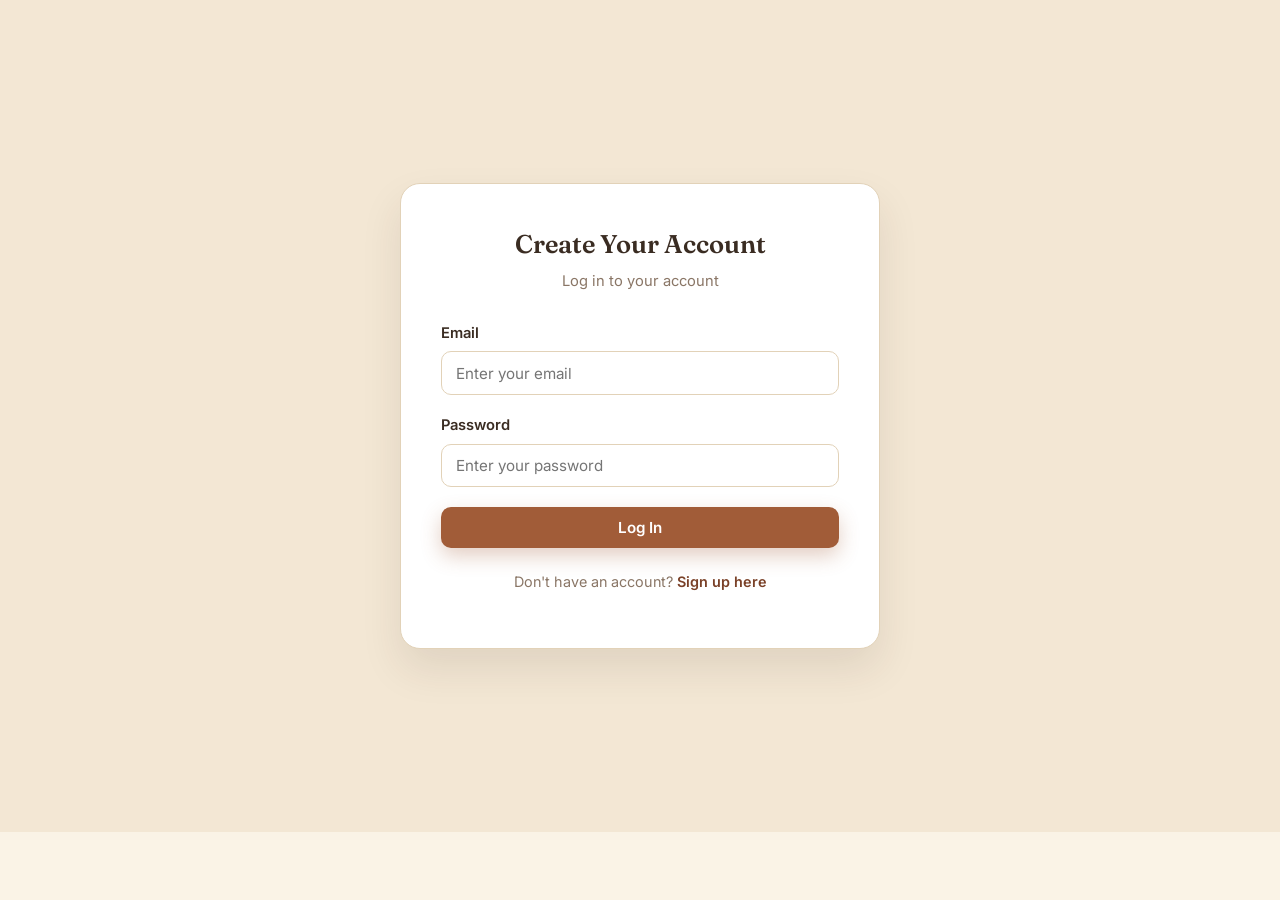
==== commit 32d60f2d: "perbaiki" ====
--- a/index.html
+++ b/index.html
@@ -9,6 +9,7 @@
 <link href="https://fonts.googleapis.com/css2?family=Fraunces:opsz,wght@9..144,500;9..144,600;9..144,700&family=Inter:wght@400;500;600&display=swap" rel="stylesheet">
 
 <link rel="stylesheet" href="css/index.css">
+<script src="js/auth.js"></script>
 <script>requireLogin();</script>
 
 <style>
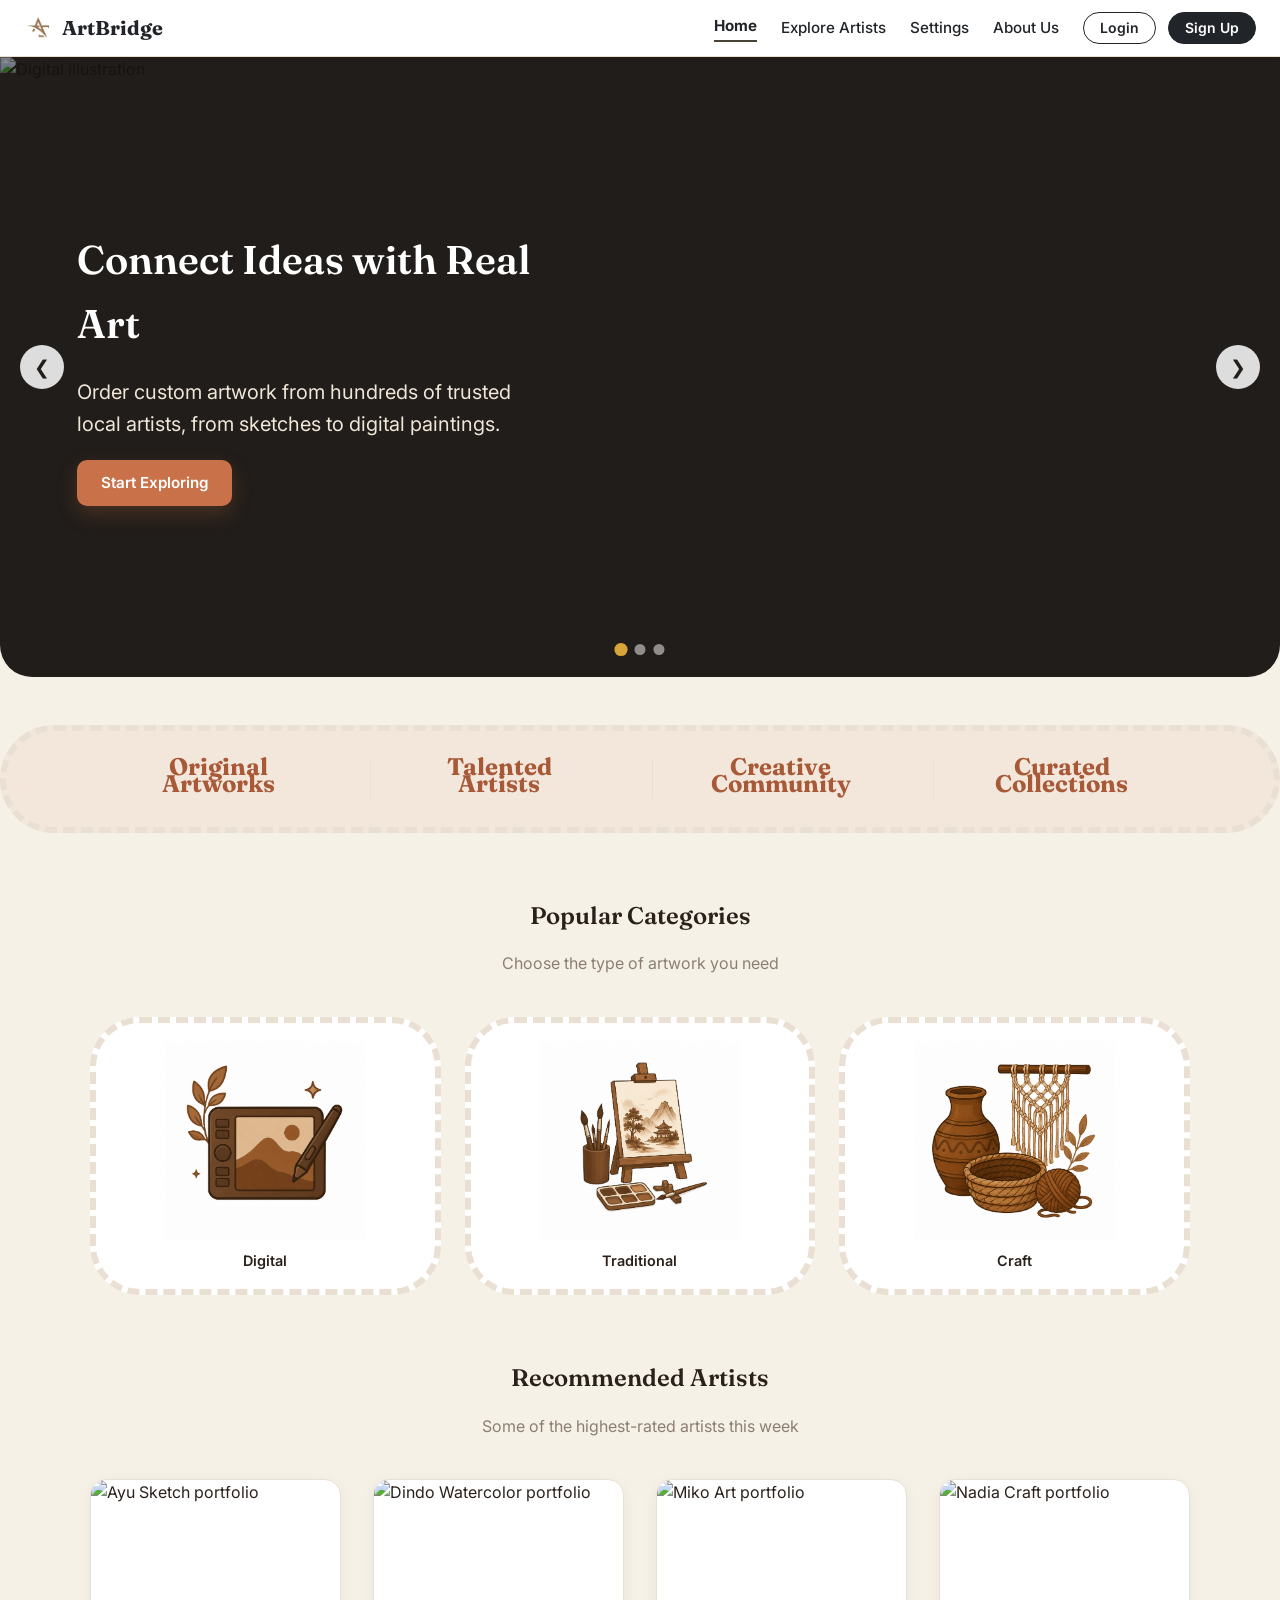
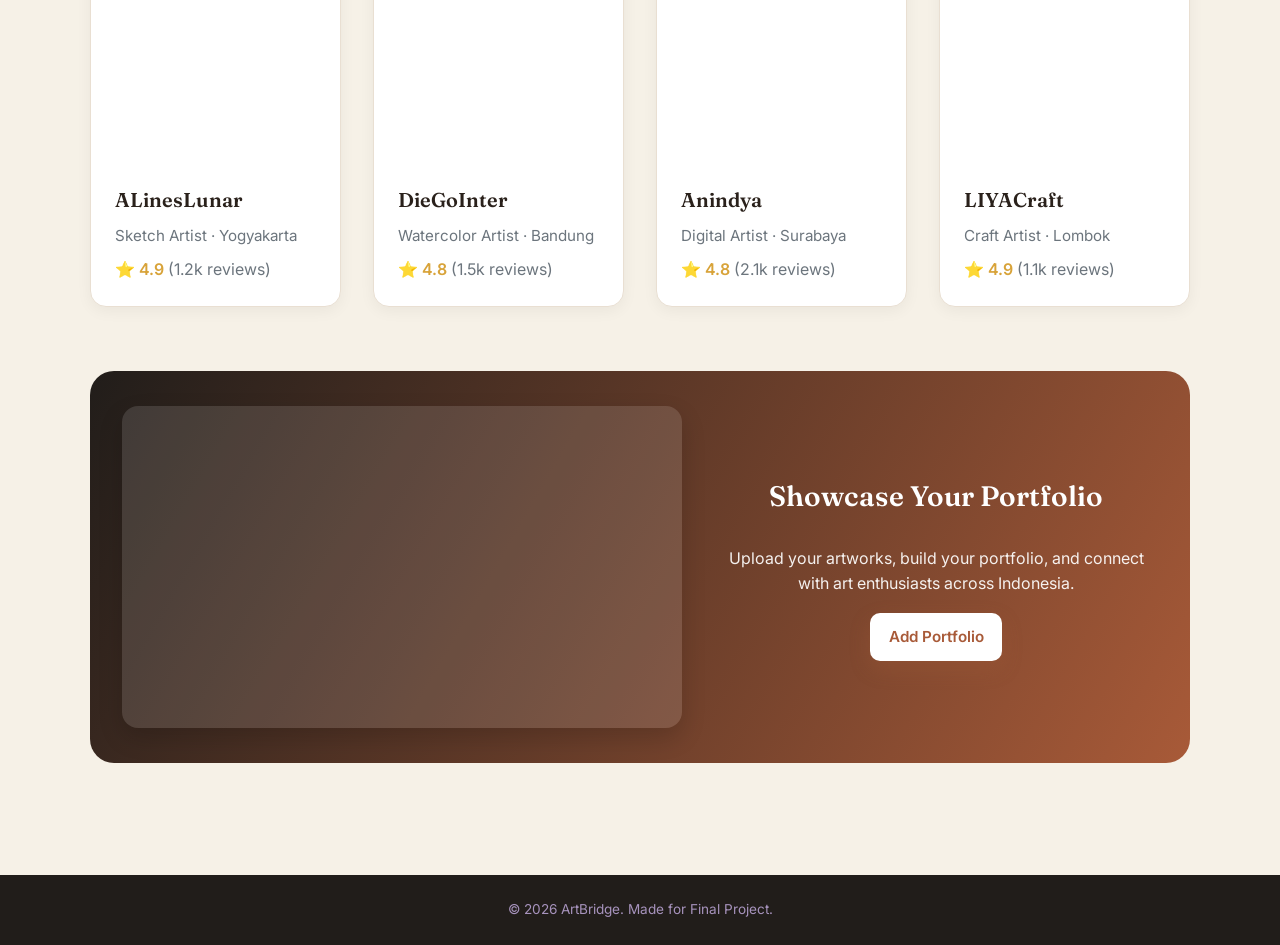
==== commit 969f0a94: "memperbaiki apa yang harus diperbaiki" ====
--- a/index.html
+++ b/index.html
@@ -10,7 +10,6 @@
 
 <link rel="stylesheet" href="css/index.css">
 <script src="js/auth.js"></script>
-<script>requireLogin();</script>
 
 <style>
   .custom-navbar {
@@ -122,9 +121,7 @@
   
   /* Tempel CSS Pemisah Baru di Sini jika tidak memakai file css eksternal */
   .hero { margin-bottom: 3rem; }
-  .slide-caption h2 { font-size: 3rem; margin-bottom: 1.5rem; }
-  .slide-caption p { font-size: 1.25rem; margin-bottom: 2rem; }
-  .grid-4 { display: grid; grid-template-columns: repeat(4, 1fr); gap: 2rem; margin-top: 2rem; }
+  .grid-4 { display: grid; gap: 2rem; margin-top: 2rem; }
   .artist-card { border-radius: 16px; overflow: hidden; box-shadow: 0 4px 15px rgba(0,0,0,0.05); }
   .artist-card img { width: 100%; height: 280px; object-fit: cover; }
   .artist-card .info { padding: 1.5rem; display: flex; flex-direction: column; gap: 0.5rem; }
@@ -133,6 +130,31 @@
   .artist-card .rating { font-size: 1rem; font-weight: 600; margin: 0; display: flex; align-items: center; gap: 0.25rem; }
   .artist-card .price { font-size: 1.05rem; font-weight: 700; color: #4a4238; margin-top: 0.25rem; }
 </style>
+
+<style id="mobile-responsive-patch">
+.hamburger-btn{display:none;background:none;border:0;font-size:28px;cursor:pointer}
+@media (max-width:430px){
+  .hamburger-btn{display:block}
+  .custom-navbar .nav-container{padding:0 .8rem!important}
+  .custom-menu{
+    display:none!important;position:absolute;top:56px;left:0;right:0;
+    background:#fff;flex-direction:column;align-items:flex-start!important;
+    padding:1rem;border-top:1px solid #ddd;gap:1rem!important;z-index:9999;
+  }
+  .custom-menu.mobile-open{display:flex!important}
+  .custom-link,.custom-btn-dark,.custom-btn-outline{width:100%}
+  img{max-width:100%;height:auto}
+  .hero,.hero-content,.cards,.grid,.row,[class*="container"]{max-width:100%}
+  body{overflow-x:hidden}
+}
+</style>
+<script>
+document.addEventListener('DOMContentLoaded',function(){
+ const btn=document.querySelector('.hamburger-btn');
+ const menu=document.querySelector('.custom-menu');
+ if(btn&&menu){btn.onclick=()=>menu.classList.toggle('mobile-open');}
+});
+</script>
 </head>
 <body>
 
@@ -143,20 +165,27 @@
       <img src="img/logo-artbridge.png" alt="ArtBridge Logo" style="height: 24px; width: auto;">
       <span>ArtBridge</span>
     </a>
+<button class="hamburger-btn">☰</button>
 
     <div class="custom-menu">
-      <a href="index.html" class="custom-link" >Home</a>
+      <a href="index.html" class="custom-link active-link">Home</a>
       <a href="search.html" class="custom-link">Explore Artists</a>
       <a href="settings.html" class="custom-link">Settings</a>
       <a href="about.html" class="custom-link">About Us</a>
 
-      <a href="profile.html" class="d-inline-flex align-items-center" aria-label="Open artist profile">
-        <div class="user-avatar-nav">
-          <img src="https://picsum.photos/seed/artbridgeuser/300/300" alt="User">
-        </div>
-      </a>
-
-      <a href="login.html" class="custom-btn-dark">Log Out</a>
+      <div class="auth-user-only" style="display:none; align-items:center; gap:0.75rem;">
+        <a href="profile.html" class="d-inline-flex align-items-center" aria-label="Open your profile">
+          <div class="user-avatar-nav">
+            <img src="https://picsum.photos/seed/artbridgeuser/300/300" alt="User" class="nav-user-avatar">
+          </div>
+        </a>
+        <a href="#" class="custom-btn-dark" onclick="logout(); return false;">Log Out</a>
+      </div>
+
+      <div class="auth-guest-only" style="display:none; align-items:center; gap:0.75rem;">
+        <a href="login.html" class="custom-btn-outline">Login</a>
+        <a href="signup.html" class="custom-btn-dark">Sign Up</a>
+      </div>
     </div>
   </div>
 </nav>
@@ -324,6 +353,5 @@
 
 <script src="js/nav.js"></script>
 <script src="js/slider.js"></script>
-<script src="js/auth.js"></script>
 </body>
 </html>
--- a/css/index.css
+++ b/css/index.css
@@ -1,4 +1,3 @@
-
 :root {
   --pink: #C9724A;
   --pink-dark: #A85A38;
@@ -337,7 +336,9 @@
 }
 
 @media (max-width: 860px) {
-  .slide-caption h2 { font-size: 1.7rem; }
+  .slide-caption h2 { font-size: 1.4rem; line-height: 1.25; margin-bottom: .5rem; }
+  .slide-caption p { font-size: .85rem; line-height: 1.4; margin-bottom: .9rem; }
+  .slide-caption .btn { padding: .55rem 1.1rem; font-size: .85rem; }
   .slide-caption { max-width: 90%; }
   .slide img { height: 380px; }
   .info-strip .stat + .stat { border-left: none; }
@@ -390,4 +391,4 @@
 .rating { color: var(--gold); font-weight: 700; font-family: 'Inter', sans-serif; }
 .rating span.count { color: var(--gray); font-weight: 400; font-size: .85rem; }
 
-.price { color: var(--pink-dark); font-weight: 700; margin-top: .4rem; }
+.price { color: var(--pink-dark); font-weight: 700; margin-top: .4rem; }
